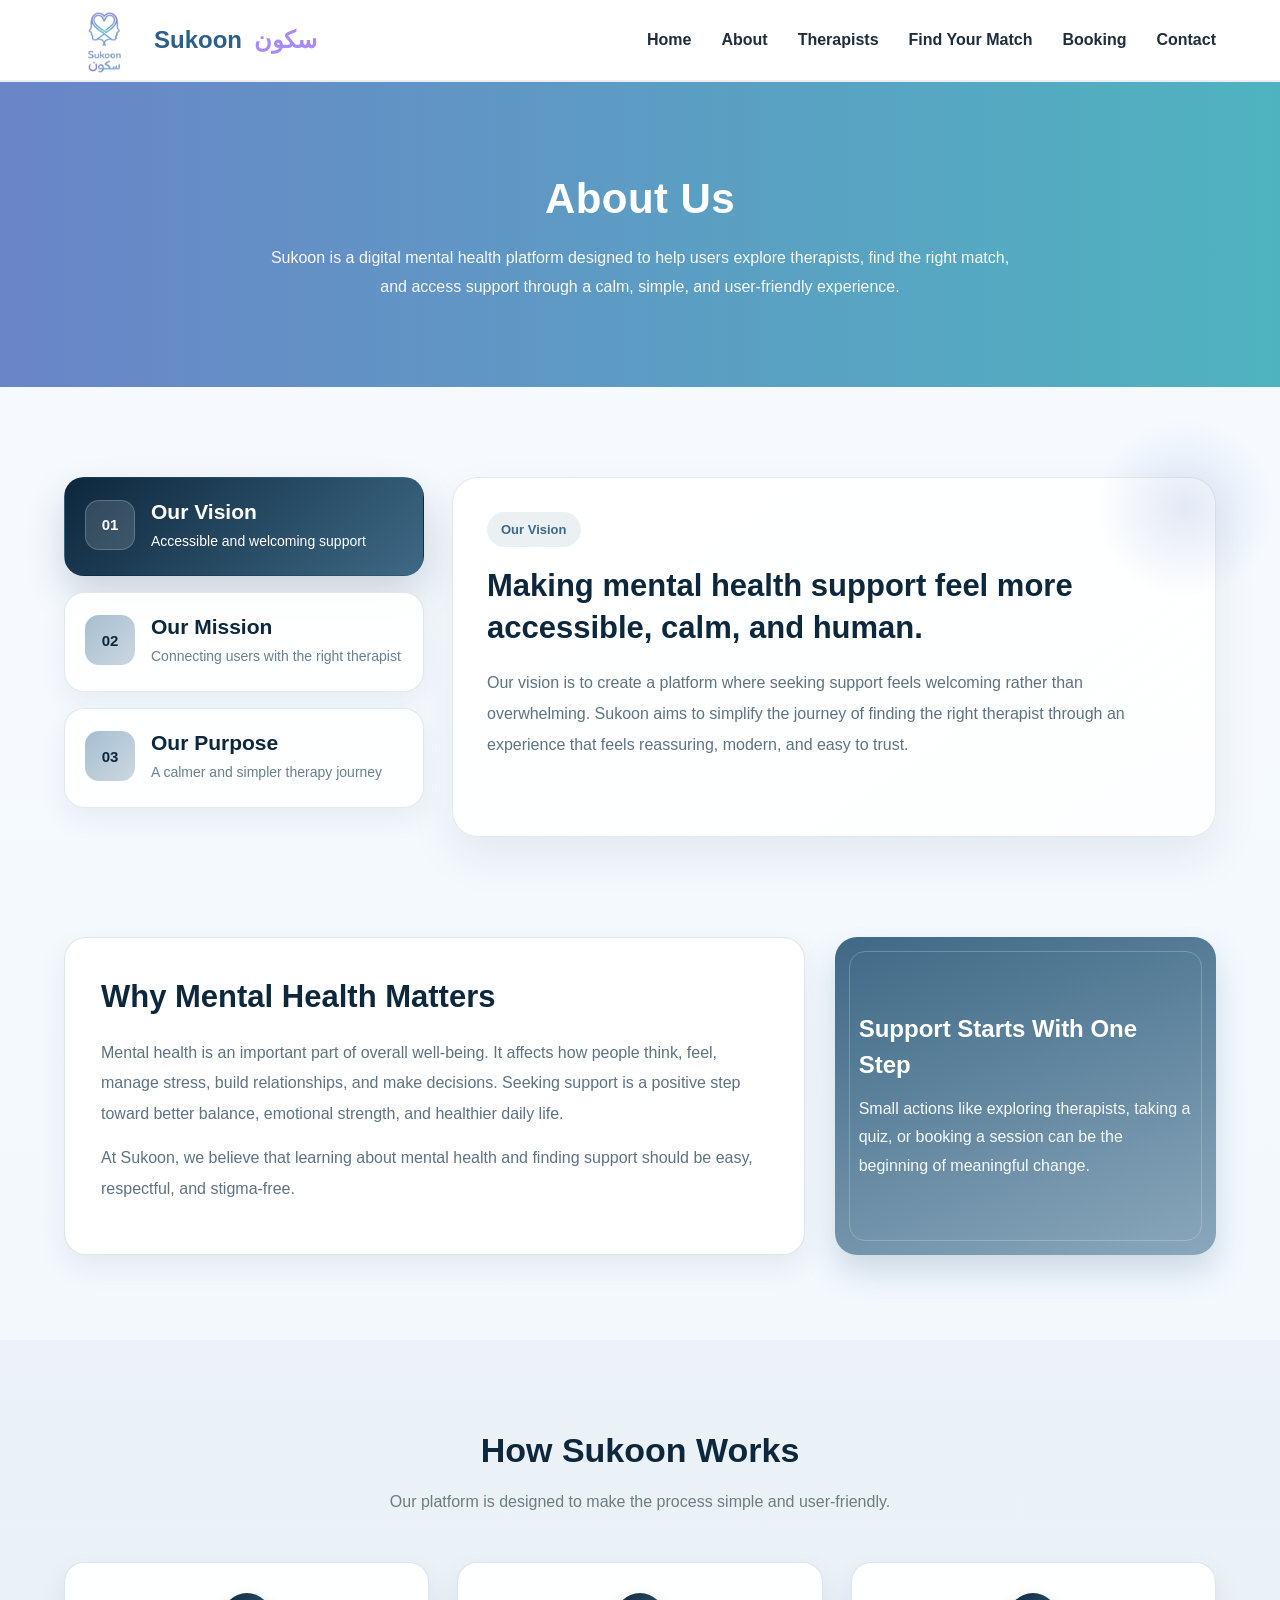
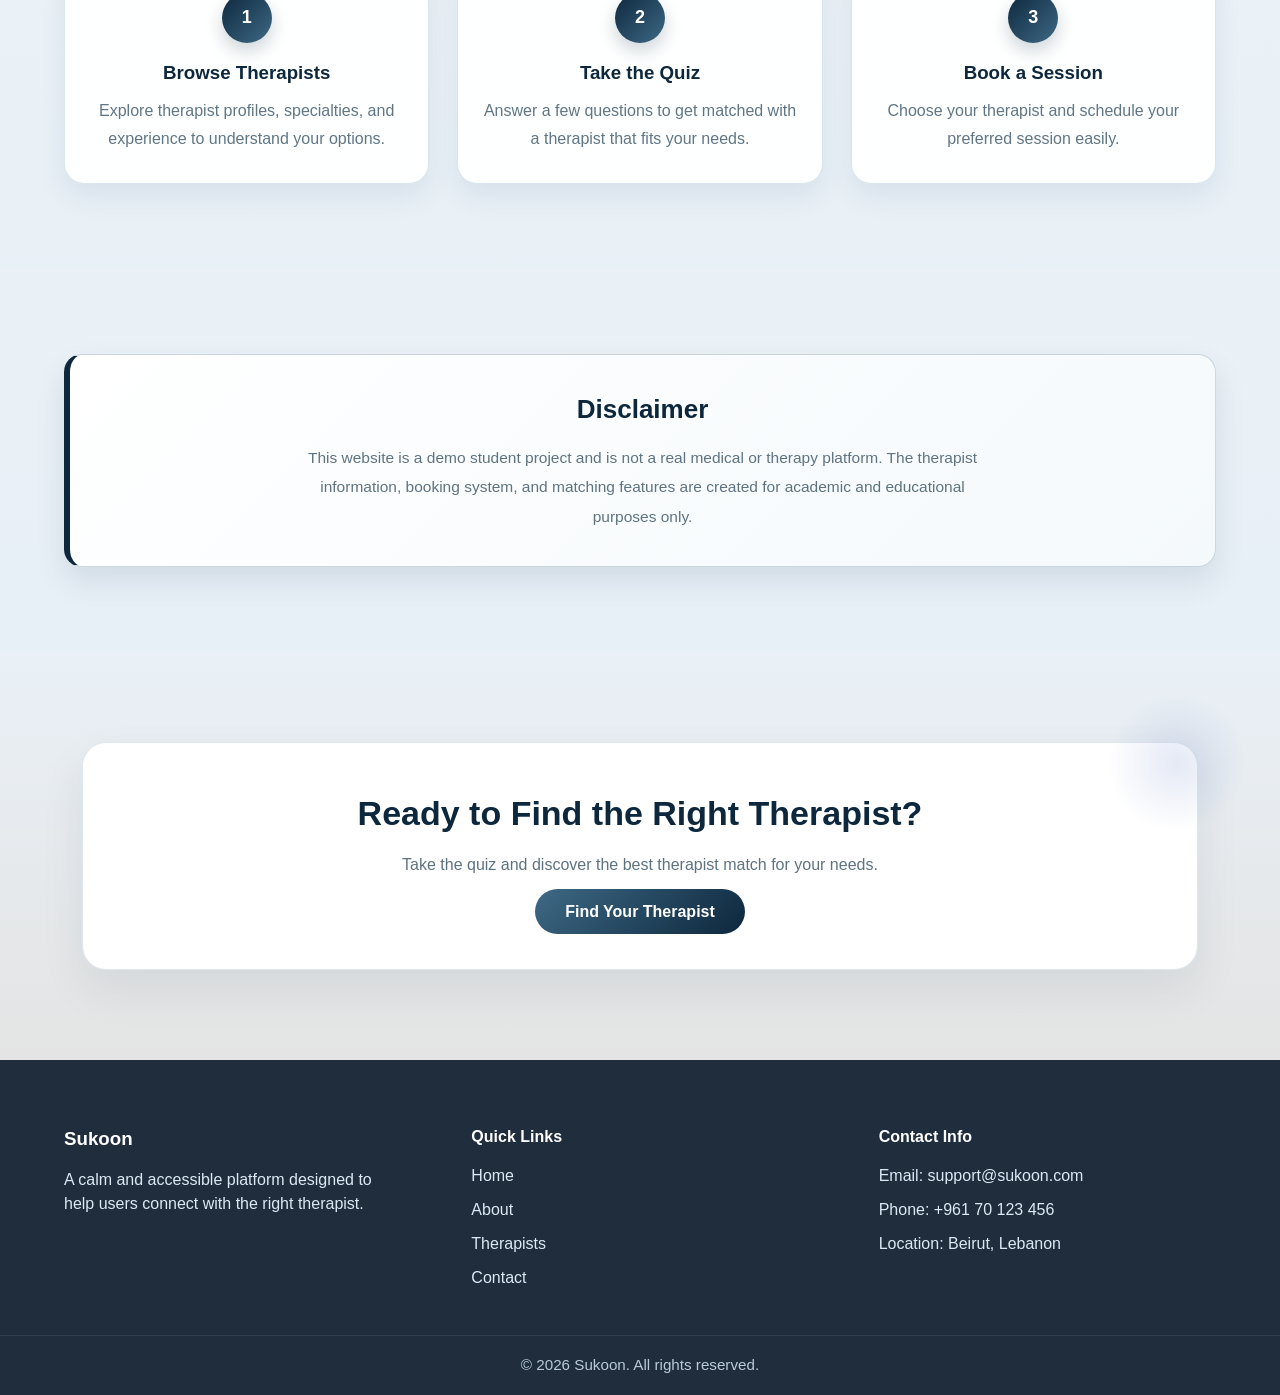
==== aboutus.html @ 4c552d91 "about us" ====
<!DOCTYPE html>
<html lang="en">
<head>
    <meta charset="UTF-8">
    <meta name="viewport" content="width=device-width, initial-scale=1.0">
    <title>About Us Sukoon</title>
    <link rel="stylesheet" href="css_folder/aboutus.css">
    <link rel="stylesheet" href="css_folder/style.css">
    <script src="javascript_folder/main.js" defer></script>
</head>
<body>

<header class="navbar">
    <div class="container nav-container">

        <div class="logo">
            <img src="images/logo.png" alt="Sukoon Logo" class="logo-img">
            <span class="logo-text">Sukoon <span class="arabic">سكون</span></span>
        </div>

        <nav class="nav-links" id="navLinks">
            <a href="index.html">Home</a>
            <a href="aboutus.html">About</a>
            <a href="">Therapists</a>
            <a href="">Find Your Match</a>
            <a href="">Booking</a>
            <a href="">Contact</a>
        </nav>

        <button class="menu-toggle" id="menuToggle">
            <img src="images/hamburger_icon.png" alt="Click here">
        </button>

    </div>
</header>

<section class="page-banner">
    <div class="container">
        <h1>About Us</h1>
        <p>
            Sukoon is a digital mental health platform designed to help users explore therapists,
            find the right match, and access support through a calm, simple, and user-friendly experience.
        </p>
    </div>
</section>

<section class="about-section">
    <div class="container">
        <div class="about-showcase">

            <div class="about-tabs">
                <button type="button" class="about-tab active" data-target="vision">
                    <span class="tab-number">01</span>
                    <div class="tab-text">
                        <h3>Our Vision</h3>
                        <p>Accessible and welcoming support</p>
                    </div>
                </button>

                <button type="button" class="about-tab" data-target="mission">
                    <span class="tab-number">02</span>
                    <div class="tab-text">
                        <h3>Our Mission</h3>
                        <p>Connecting users with the right therapist</p>
                    </div>
                </button>

                <button type="button" class="about-tab" data-target="purpose">
                    <span class="tab-number">03</span>
                    <div class="tab-text">
                        <h3>Our Purpose</h3>
                        <p>A calmer and simpler therapy journey</p>
                    </div>
                </button>
            </div>

            <div class="about-panels">
                <div class="about-panel active" id="vision">
                    <span class="panel-badge">Our Vision</span>
                    <h3>Making mental health support feel more accessible, calm, and human.</h3>
                    <p>
                        Our vision is to create a platform where seeking support feels welcoming
                        rather than overwhelming. Sukoon aims to simplify the journey of finding
                        the right therapist through an experience that feels reassuring, modern,
                        and easy to trust.
                    </p>
                </div>

                <div class="about-panel" id="mission">
                    <span class="panel-badge">Our Mission</span>
                    <h3>Helping users connect with therapists in a clear and supportive way.</h3>
                    <p>
                        Our mission is to guide users toward therapists who match their needs,
                        preferences, and comfort level. We want every step, from exploration to
                        booking, to feel simple, personalized, and supportive.
                    </p>
                </div>

                <div class="about-panel" id="purpose">
                    <span class="panel-badge">Our Purpose</span>
                    <h3>Designing a platform built around comfort, simplicity, and trust.</h3>
                    <p>
                        Sukoon was created to help users explore therapist profiles, take a matching
                        quiz, and book sessions with more confidence. The purpose of the platform is
                        to make the process feel calmer, softer, and more approachable.
                    </p>
                </div>
            </div>

        </div>
    </div>
</section>

<section class="mental-health">
    <div class="container">
        <div class="mental-content">

            <div class="mental-text">
                <h2>Why Mental Health Matters</h2>
                <p>
                    Mental health is an important part of overall well-being. It affects how people
                    think, feel, manage stress, build relationships, and make decisions. Seeking
                    support is a positive step toward better balance, emotional strength, and
                    healthier daily life.
                </p>
                <p>
                    At Sukoon, we believe that learning about mental health and finding support
                    should be easy, respectful, and stigma-free.
                </p>
            </div>

            <div class="mental-box">
                <h3>Support Starts With One Step</h3>
                <p>
                    Small actions like exploring therapists, taking a quiz, or booking a session
                    can be the beginning of meaningful change.
                </p>
            </div>

        </div>
    </div>
</section>

<section class="steps-section">
    <div class="container">
        <div class="section-heading">
            <h2>How Sukoon Works</h2>
            <p>Our platform is designed to make the process simple and user-friendly.</p>
        </div>

        <div class="steps-grid">
            <div class="step-card">
                <div class="step-number">1</div>
                <h3>Browse Therapists</h3>
                <p>Explore therapist profiles, specialties, and experience to understand your options.</p>
            </div>

            <div class="step-card">
                <div class="step-number">2</div>
                <h3>Take the Quiz</h3>
                <p>Answer a few questions to get matched with a therapist that fits your needs.</p>
            </div>

            <div class="step-card">
                <div class="step-number">3</div>
                <h3>Book a Session</h3>
                <p>Choose your therapist and schedule your preferred session easily.</p>
            </div>
        </div>
    </div>
</section>

<section class="disclaimer-section">
    <div class="container">
        <div class="disclaimer-box">
            <h2>Disclaimer</h2>
            <p>
                This website is a demo student project and is not a real medical or therapy platform.
                The therapist information, booking system, and matching features are created for
                academic and educational purposes only.
            </p>
        </div>
    </div>
</section>

<section class="cta-section">
    <div class="container cta-content">
        <h2>Ready to Find the Right Therapist?</h2>
        <p>Take the quiz and discover the best therapist match for your needs.</p>
        <a href="quiz.html" class="btn">Find Your Therapist</a>
    </div>
</section>

<footer class="footer">
    <div class="container footer-grid">
        <div class="footer-col">
            <h3>Sukoon</h3>
            <p>
                A calm and accessible platform designed to help users connect with the
                right therapist.
            </p>
        </div>

        <div class="footer-col">
            <h4>Quick Links</h4>
            <a href="index.html">Home</a>
            <a href="aboutus.html">About</a>
            <a href="">Therapists</a>
            <a href="">Contact</a>
        </div>

        <div class="footer-col">
            <h4>Contact Info</h4>
            <p>Email: support@sukoon.com</p>
            <p>Phone: +961 70 123 456</p>
            <p>Location: Beirut, Lebanon</p>
        </div>
    </div>

    <div class="footer-bottom">
        <p>&copy; 2026 Sukoon. All rights reserved.</p>
    </div>
</footer>

<script src="javascript_folder/aboutus.js"></script>
</body>
</html>
---- css_folder/aboutus.css ----
body {
    background: linear-gradient(180deg, #f7fbff 0%, #eef5fb 100%);
    color: #2E3A3F;
}

.container {
    position: relative;
    z-index: 2;
}

section {
    position: relative;
    overflow: hidden;
}

/* PAGE BANNER - old style kept */
.page-banner {
    background: linear-gradient(90deg, #6A85C8, #4FB3BF);
    color: white;
    text-align: center;
    padding: 85px 20px;
}

.page-banner h1 {
    font-size: 42px;
    margin-bottom: 14px;
    letter-spacing: 0.4px;
}

.page-banner p {
    margin: 0 auto;
    color: #F8FAFB;
    font-size: 16px;
    line-height: 1.8;
    max-width: 760px;
}

/* ABOUT SECTION */
.about-section {
    padding: 90px 0;
}

.about-showcase {
    display: grid;
    grid-template-columns: 360px 1fr;
    gap: 28px;
    align-items: stretch;
}

.about-tabs {
    display: flex;
    flex-direction: column;
    gap: 16px;
}

.about-tab {
    width: 100%;
    text-align: left;
    display: flex;
    gap: 16px;
    align-items: flex-start;
    padding: 22px 20px;
    border-radius: 20px;
    border: 1px solid rgba(62, 105, 133, 0.15);
    background: rgba(255, 255, 255, 0.9);
    box-shadow: 0 12px 28px rgba(13, 39, 61, 0.06);
    cursor: pointer;
    transition: all 0.35s ease;
}

.about-tab:hover {
    transform: translateY(-4px);
    border-color: rgba(62, 105, 133, 0.3);
    box-shadow: 0 18px 32px rgba(13, 39, 61, 0.1);
}

.about-tab.active {
    background: linear-gradient(135deg, #0D273D 0%, #3E6985 100%);
    border-color: transparent;
    box-shadow: 0 18px 38px rgba(13, 39, 61, 0.18);
}

.tab-number {
    min-width: 50px;
    height: 50px;
    border-radius: 14px;
    display: flex;
    align-items: center;
    justify-content: center;
    font-weight: 700;
    font-size: 15px;
    background: linear-gradient(135deg, #A6BED1, #CDD7DF);
    color: #0D273D;
    transition: all 0.35s ease;
}

.about-tab.active .tab-number {
    background: rgba(255, 255, 255, 0.14);
    color: white;
    border: 1px solid rgba(255, 255, 255, 0.2);
}

.tab-text h3 {
    font-size: 21px;
    margin-bottom: 6px;
    color: #0D273D;
    transition: color 0.35s ease;
}

.tab-text p {
    font-size: 14px;
    line-height: 1.7;
    color: #68808F;
    transition: color 0.35s ease;
}

.about-tab.active .tab-text h3,
.about-tab.active .tab-text p {
    color: white;
}

.about-panels {
    border-radius: 26px;
    background: linear-gradient(145deg, rgba(255,255,255,0.95), rgba(255,255,255,0.82));
    border: 1px solid rgba(166, 190, 209, 0.32);
    box-shadow: 0 20px 45px rgba(13, 39, 61, 0.08);
    padding: 34px;
    min-height: 360px;
    position: relative;
}

.about-panels::before {
    content: "";
    position: absolute;
    top: -60px;
    right: -60px;
    width: 180px;
    height: 180px;
    background: radial-gradient(circle, rgba(106, 133, 200, 0.18), transparent 70%);
    pointer-events: none;
}

.about-panel {
    display: none;
    animation: fadeSlide 0.45s ease;
    position: relative;
    z-index: 2;
}

.about-panel.active {
    display: block;
}

.panel-badge {
    display: inline-block;
    padding: 8px 14px;
    border-radius: 999px;
    background: rgba(62, 105, 133, 0.1);
    color: #3E6985;
    font-size: 13px;
    font-weight: 700;
    margin-bottom: 18px;
}

.about-panel h3 {
    font-size: 31px;
    line-height: 1.35;
    margin-bottom: 18px;
    color: #0D273D;
    max-width: 680px;
}

.about-panel p {
    font-size: 16px;
    line-height: 1.95;
    color: #5E7381;
    max-width: 700px;
}

@keyframes fadeSlide {
    from {
        opacity: 0;
        transform: translateY(16px);
    }
    to {
        opacity: 1;
        transform: translateY(0);
    }
}


.mental-health {
    padding: 10px 0 85px;
}

.mental-content {
    display: flex;
    gap: 30px;
    align-items: stretch;
}

.mental-text {
    flex: 2;
    background: #ffffff;
    padding: 36px;
    border-radius: 22px;
    border: 1px solid rgba(138, 167, 188, 0.28);
    box-shadow: 0 12px 30px rgba(13, 39, 61, 0.07);
}

.mental-text h2 {
    margin-bottom: 18px;
    color: #0D273D;
    font-size: 31px;
}

.mental-text p {
    color: #5E7381;
    line-height: 1.9;
    margin-bottom: 14px;
}

.mental-box {
    flex: 1;
    background: linear-gradient(160deg, #3E6985, #8AA7BC);
    color: white;
    padding: 30px 24px;
    border-radius: 22px;
    box-shadow: 0 16px 32px rgba(62, 105, 133, 0.22);
    display: flex;
    flex-direction: column;
    justify-content: center;
    position: relative;
    overflow: hidden;
}

.mental-box::before {
    content: "";
    position: absolute;
    inset: 14px;
    border: 1px solid rgba(255, 255, 255, 0.22);
    border-radius: 16px;
}

.mental-box h3,
.mental-box p {
    position: relative;
    z-index: 2;
}

.mental-box h3 {
    margin-bottom: 12px;
    font-size: 24px;
    color: white;
}

.mental-box p {
    line-height: 1.8;
    color: #F5FBFF;
}


.steps-section {
    background: linear-gradient(180deg, rgba(205, 215, 223, 0.2), rgba(166, 190, 209, 0.12));
    padding: 85px 0;
}

.section-heading {
    text-align: center;
    margin-bottom: 45px;
}

.section-heading h2 {
    color: #0D273D;
    margin-bottom: 12px;
    font-size: 34px;
}

.section-heading p {
    color: #6B7C85;
    max-width: 700px;
    margin: 0 auto;
    line-height: 1.8;
}

.steps-grid {
    display: grid;
    grid-template-columns: repeat(3, 1fr);
    gap: 28px;
}

.step-card {
    background: rgba(255, 255, 255, 0.95);
    padding: 30px 24px;
    border-radius: 20px;
    text-align: center;
    border: 1px solid rgba(166, 190, 209, 0.4);
    box-shadow: 0 12px 28px rgba(13, 39, 61, 0.08);
    transition: transform 0.35s ease, box-shadow 0.35s ease;
}

.step-card:hover {
    transform: translateY(-10px);
    box-shadow: 0 20px 38px rgba(13, 39, 61, 0.13);
}

.step-card h3 {
    color: #0D273D;
    margin-bottom: 10px;
}

.step-card p {
    color: #607684;
    line-height: 1.75;
}

.step-number {
    background: linear-gradient(135deg, #0D273D, #3E6985);
    color: white;
    width: 50px;
    height: 50px;
    margin: 0 auto 16px;
    border-radius: 50%;
    display: flex;
    justify-content: center;
    align-items: center;
    font-weight: bold;
    font-size: 18px;
    box-shadow: 0 8px 18px rgba(13, 39, 61, 0.2);
}

.disclaimer-section {
    padding: 85px 0;
    background: linear-gradient(180deg, rgba(205, 215, 223, 0.2), rgba(166, 190, 209, 0.12));
}

.disclaimer-box {
    background: linear-gradient(135deg, #ffffff, #f4f9fc);
    padding: 35px 32px;
    border-radius: 18px;
    text-align: center;

  
    border-left: 6px solid #0D273D;

   
    border-top: 1.5px solid rgba(62, 105, 133, 0.25);
    border-right: 1.5px solid rgba(62, 105, 133, 0.25);
    border-bottom: 1.5px solid rgba(62, 105, 133, 0.25);

    box-shadow: 0 14px 30px rgba(13, 39, 61, 0.1);

    max-width: 1300px;
    margin: auto;

    transition: all 0.3s ease;
}


.disclaimer-box:hover {
    transform: translateY(-5px);
    box-shadow: 0 22px 40px rgba(13, 39, 61, 0.18);
    border-left: 6px solid #3E6985;
}


.disclaimer-box h2 {
    color: #0D273D;
    margin-bottom: 14px;
    font-size: 26px;
    font-weight: 700;
}


.disclaimer-box p {
    color: #5E7381;
    line-height: 1.9;
    max-width: 700px;
    margin: 0 auto;
    font-size: 15.5px;
}


.cta-section {
    background:linear-gradient(180deg, rgba(205, 215, 223, 0.2), rgb(228, 228, 228));
    padding: 90px 20px;
    text-align: center;
}

.cta-content {
    max-width: 1500px;
    margin: auto;
    background: white;
    padding: 45px 40px;
    border-radius: 24px;
    border: 1px solid rgba(166, 190, 209, 0.35);
    box-shadow: 0 20px 45px rgba(13, 39, 61, 0.08);
    position: relative;
}

.cta-content::before {
    content: "";
    position: absolute;
    top: -50px;
    right: -50px;
    width: 140px;
    height: 140px;
    background: radial-gradient(circle, rgba(106, 133, 200, 0.18), transparent 70%);
}

.cta-section h2 {
    color: #0D273D;
    font-size: 34px;
    margin-bottom: 12px;
}

.cta-section p {
    color: #5E7381;
    line-height: 1.8;
    margin-bottom: 20px;
}

.btn {
    padding: 14px 30px;
    background: linear-gradient(135deg, #3E6985, #0D273D);
    color: white;
    border-radius: 999px;
    text-decoration: none;
    font-weight: bold;
    transition: 0.3s;
}

.btn:hover {
    transform: translateY(-3px);
    box-shadow: 0 10px 20px rgba(13, 39, 61, 0.2);
}
@media (max-width: 1000px) {
    .about-showcase {
        grid-template-columns: 1fr;
    }
}

@media (max-width: 900px) {
    .steps-grid {
        grid-template-columns: 1fr;
    }

    .mental-content {
        flex-direction: column;
    }

    .page-banner h1 {
        font-size: 34px;
    }

    .page-banner p {
        font-size: 15px;
    }

    .section-heading h2,
    .cta-section h2,
    .mental-text h2,
    .about-panel h3 {
        font-size: 28px;
    }

    .about-panels {
        padding: 26px;
        min-height: auto;
    }
}
---- css_folder/style.css ----
:root {
    --primary-blue: #4a90e2;
    --soft-blue: #7fb3d5;
    --deep-blue: #2c5f8a;
    --lavender: #a78bfa;
    --teal: #5ec6b3;

    --bg-main: #f4f9fc;
    --bg-section: #eaf4fb;
    --bg-soft: #dfeef8;
    --card-bg: #ffffff;

    --text-dark: #1f2d3d;
    --text-medium: #5a6b7b;
    --border-light: #e5eaf0;
    --white: #ffffff;

    --gradient-primary: linear-gradient(135deg, #4a90e2, #a78bfa);
    --gradient-soft: linear-gradient(135deg, #eef7fc, #dceef9);

    --radius-lg: 24px;
    --radius-md: 18px;
    --radius-sm: 12px;
    --transition: 0.3s ease;
}

* {
    margin: 0;
    padding: 0;
    box-sizing: border-box;
}

body {
    font-family: Arial, Helvetica, sans-serif;
    background-color: var(--bg-main);
    color: var(--text-dark);
    line-height: 1.5;
}

a {
    text-decoration: none;
}

img {
    max-width: 100%;
    display: block;
}

.container {
    width: 90%;
    margin: 0 auto;
}

.section-padding {
    padding: 90px 0;
}

.navbar {
    position: sticky;
    top: 0;
    z-index: 1000;
    background: rgba(255, 255, 255, 0.92);
    border-bottom: 2px solid rgba(229, 234, 240, 0.8);
}

.nav-container {
    display: flex;
    align-items: center;
    justify-content: space-between;
    min-height: 80px;
}

.logo a {
    font-weight: 800;
    color: var(--deep-blue);
}

.nav-links {
    display: flex;
    align-items: center;
    gap: 30px;
}

.nav-links a {
    color: var(--text-dark);
    font-weight: 600;
    transition: var(--transition);
}

.nav-links a:hover {
    color: var(--primary-blue);
}

.nav-actions {
    display: flex;
    align-items: center;
    gap: 15px;
}

.menu-toggle {
    display: none;
    border: none;
    background: none;
    color: var(--deep-blue);
    cursor: pointer;
}


.footer {
    background: var(--text-dark);
    color: #dce9f5;
    padding-top: 65px;
}

.footer-grid {
    display: grid;
    grid-template-columns: 1fr 1fr 1fr;
    gap: 70px;
    padding-bottom: 35px;
}

.footer-col h3,
.footer-col h4 {
    color: var(--white);
    margin-bottom: 15px;
}

.footer-col p,
.footer-col a {
    color: #dce9f5;
    margin-bottom: 10px;
    display: block;
}

.footer-col a:hover {
    color: var(--lavender);
}

.footer-bottom {
    border-top: 1px solid rgba(255, 255, 255, 0.08);
    text-align: center;
    padding: 18px 0;
    font-size: 0.95rem;
    color: #b9cad8;
}

@media (max-width: 768px) {
    .menu-toggle {
        display: block;
        width: 50px;
    }

    .nav-links {
        position: absolute;
        top: 80px;
        right: 5%;
        width: 220px;
        background: var(--white);
        flex-direction: column;
        align-items: flex-start;
        padding: 20px;
        border-radius: 18px;
        opacity: 0;
        pointer-events: none;
        transform: translateY(-10px);
    }

    .nav-links.active {
        opacity: 1;
        pointer-events: auto;
        transform: translateY(0);
    }

    .nav-actions .btn {
        display: none;
    }
      .footer-grid {
    grid-template-columns: 1fr;
    gap: 30px;
  }

  .footer {
    padding-top: 50px;
  }

  .footer-col p,
  .footer-col a {
    word-break: break-word;
  }
}

.logo {
    display: flex;
    align-items: center;
    gap: 10px;
}

.logo-img {
    width: 80px;
    height: auto;
}

.logo-text {
    font-size: 1.5rem;
    font-weight: 800;
    color: var(--deep-blue);
}

.arabic {
    font-weight: 700;
    color: var(--lavender);
    margin-left: 5px;
}
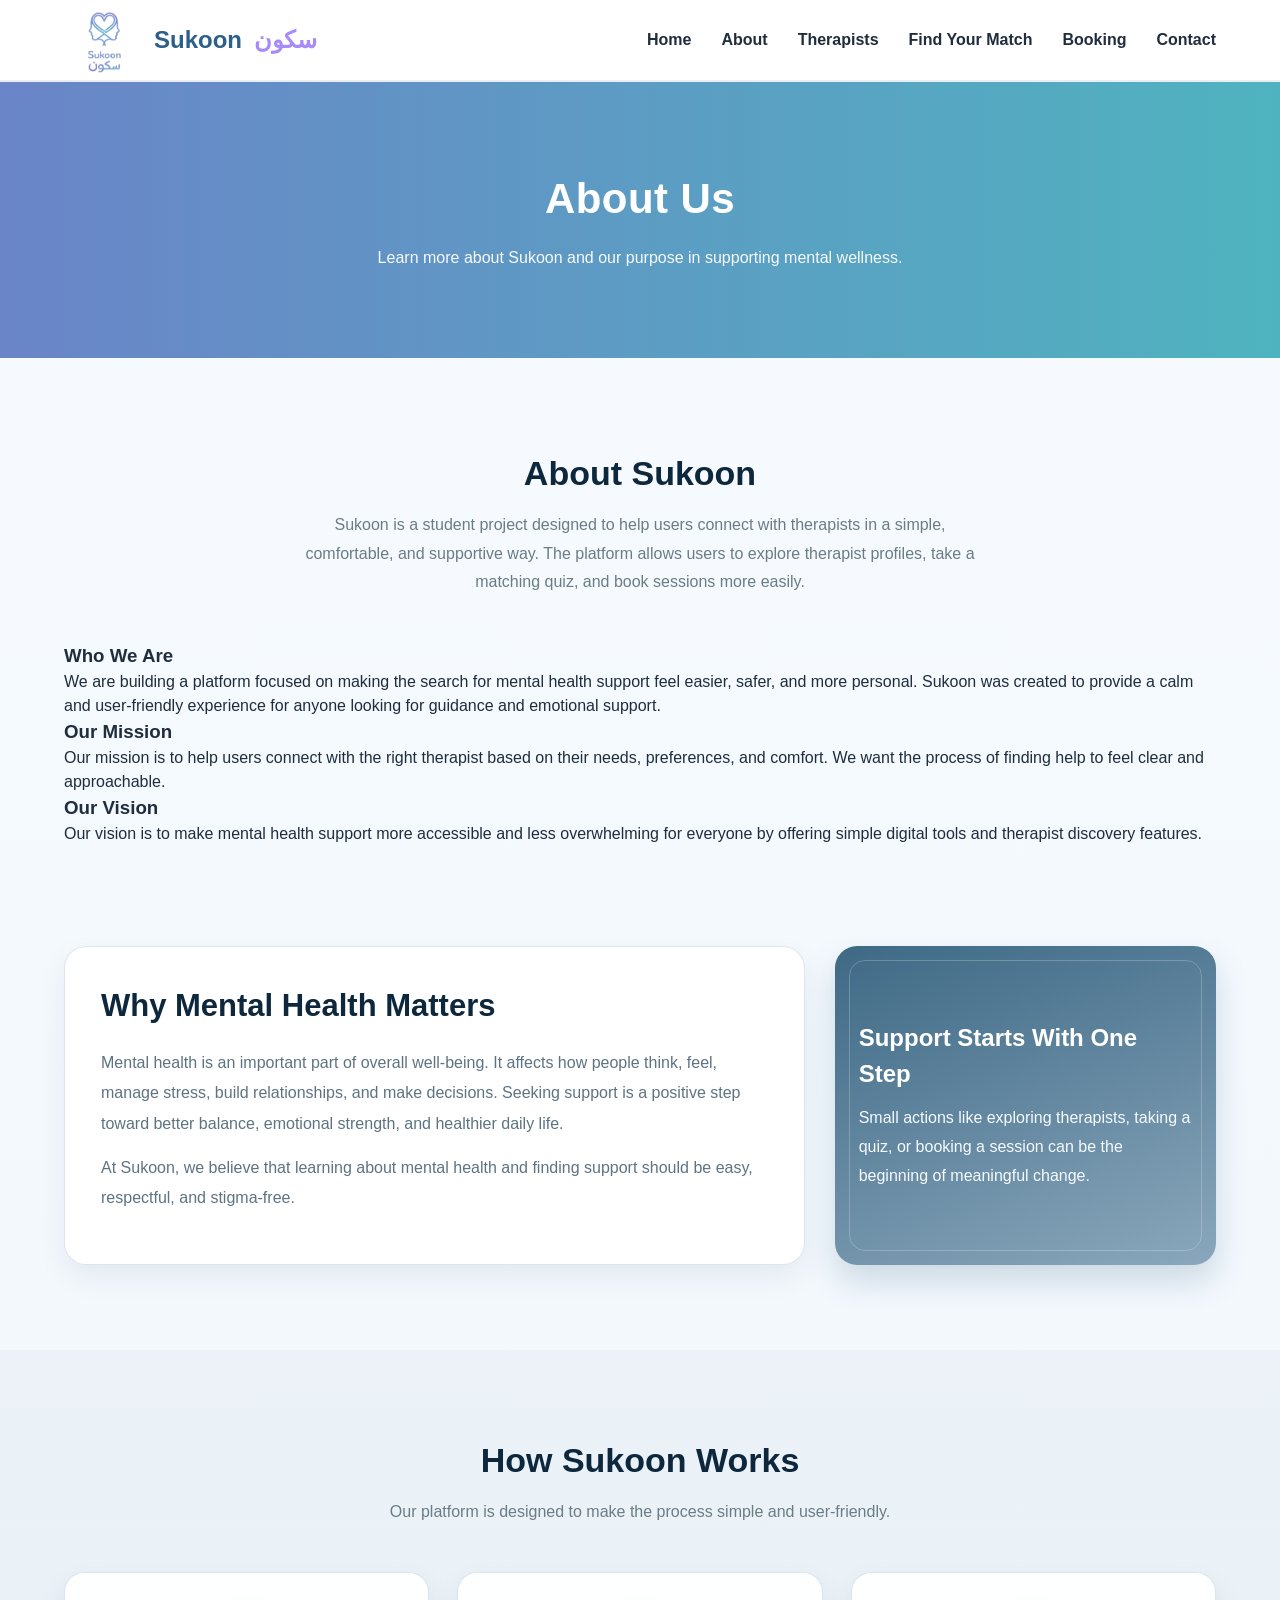
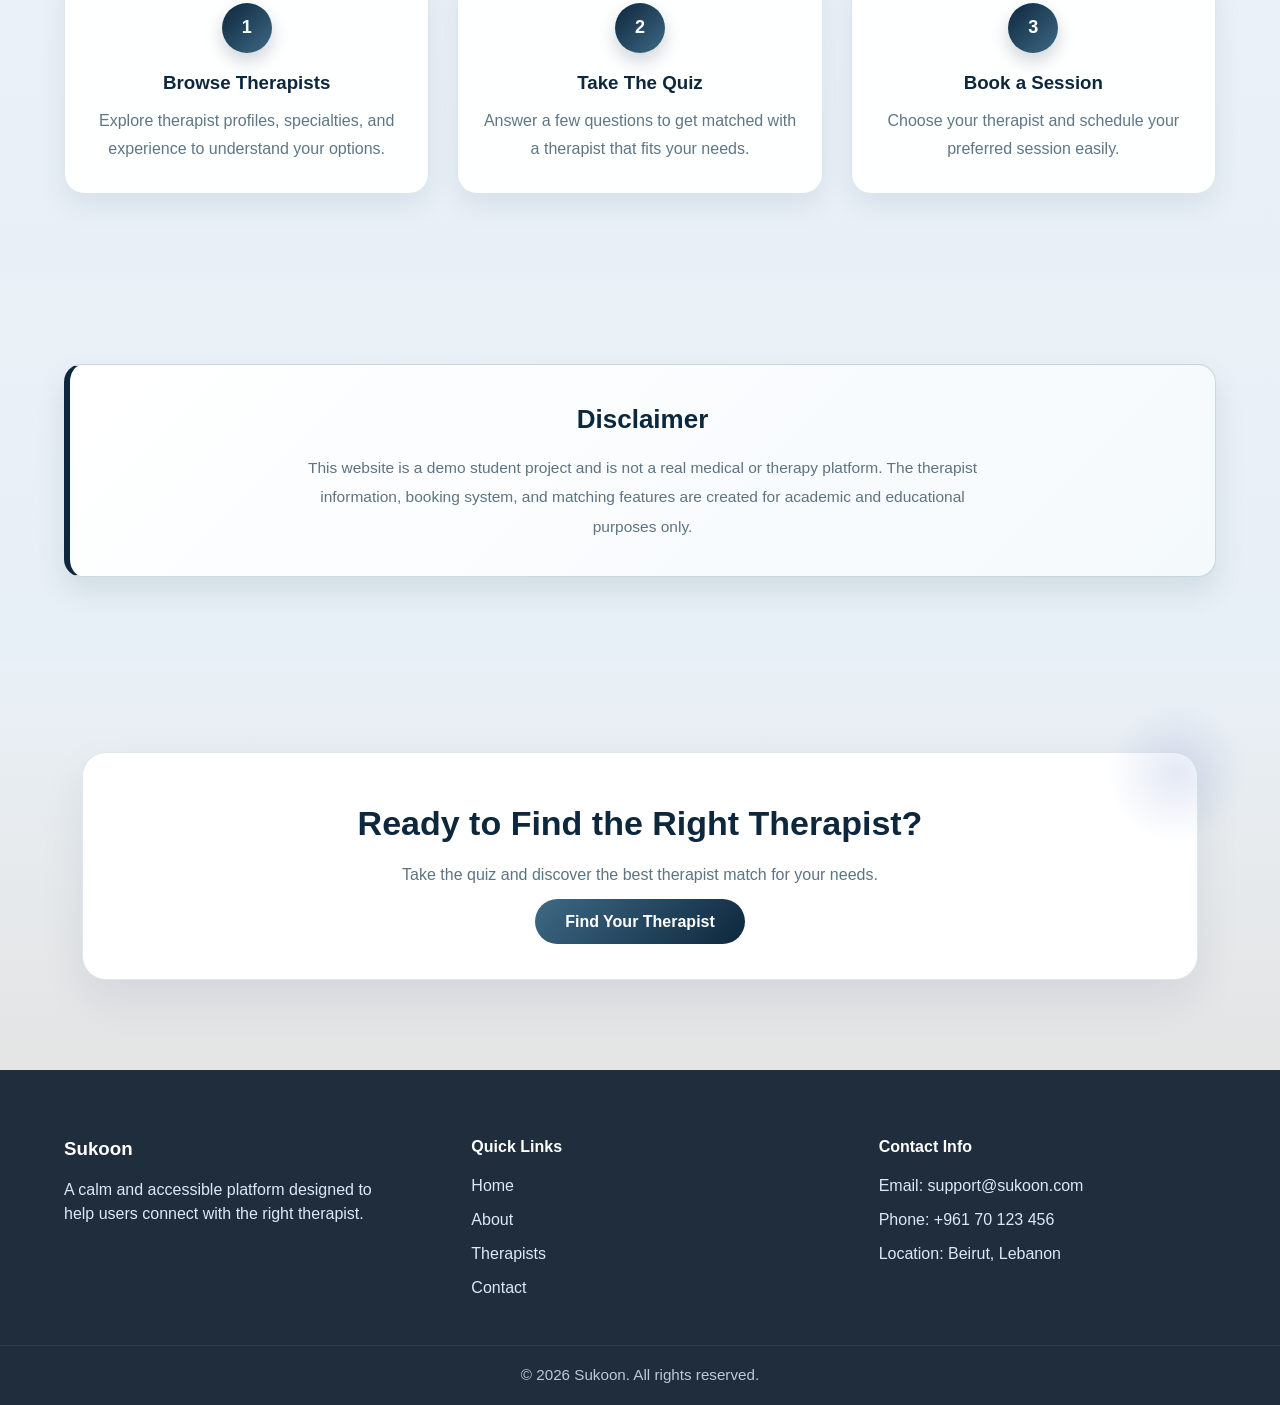
==== commit 6bad78f7: "updated" ====
--- a/aboutus.html
+++ b/aboutus.html
@@ -4,168 +4,131 @@
     <meta charset="UTF-8">
     <meta name="viewport" content="width=device-width, initial-scale=1.0">
     <title>About Us Sukoon</title>
-    <link rel="stylesheet" href="css_folder/aboutus.css">
-    <link rel="stylesheet" href="css_folder/style.css">
-    <script src="javascript_folder/main.js" defer></script>
+   <link rel="stylesheet" href="css_folder/aboutus.css">
+  <link rel="stylesheet" href="css_folder/style.css">
 </head>
 <body>
-
-<header class="navbar">
+     <header class="navbar">
     <div class="container nav-container">
 
-        <div class="logo">
-            <img src="images/logo.png" alt="Sukoon Logo" class="logo-img">
-            <span class="logo-text">Sukoon <span class="arabic">سكون</span></span>
-        </div>
 
-        <nav class="nav-links" id="navLinks">
-            <a href="index.html">Home</a>
-            <a href="aboutus.html">About</a>
-            <a href="">Therapists</a>
-            <a href="">Find Your Match</a>
-            <a href="">Booking</a>
-            <a href="">Contact</a>
-        </nav>
+      <div class="logo">
+        <img src="images/logo.png" alt="Sukoon Logo" class="logo-img">
+        <span class="logo-text">Sukoon <span class="arabic">سكون</span></span>
+      </div>
 
-        <button class="menu-toggle" id="menuToggle">
-            <img src="images/hamburger_icon.png" alt="Click here">
-        </button>
+
+      <nav class="nav-links" id="navLinks">
+        <a href="index.html">Home</a>
+        <a href="aboutus.html">About</a>
+        <a href="therapists.html">Therapists</a>
+        <a href="">Find Your Match</a>
+        <a href="">Booking</a>
+        <a href="">Contact</a>
+      </nav>
+
+      <button class="menu-toggle" id="menuToggle">
+        <img src="images/hamburger_icon.png" alt="Click here">
+      </button>
 
     </div>
-</header>
+  </header>
 
-<section class="page-banner">
+    <section class="page-banner">
+        <div class="container">
+            <h1>About Us</h1>
+            <p>Learn more about Sukoon and our purpose in supporting mental wellness.</p>
+        </div>
+    </section>
+
+ <section class="about-section">
     <div class="container">
-        <h1>About Us</h1>
-        <p>
-            Sukoon is a digital mental health platform designed to help users explore therapists,
-            find the right match, and access support through a calm, simple, and user-friendly experience.
+    <div class="section-heading">
+        <h2>About Sukoon</h2>
+        <p> Sukoon is a student project designed to help users connect with therapists in a simple,
+          comfortable, and supportive way. The platform allows users to explore therapist profiles,
+          take a matching quiz, and book sessions more easily. 
+        </p>
+   </div>
+
+   <div class="about-grid">
+    <div class="about-card">
+        <h3>Who We Are</h3>
+        <p>  We are building a platform focused on making the search for mental health support feel
+            easier, safer, and more personal. Sukoon was created to provide a calm and user-friendly
+            experience for anyone looking for guidance and emotional support.
         </p>
     </div>
-</section>
 
-<section class="about-section">
-    <div class="container">
-        <div class="about-showcase">
-
-            <div class="about-tabs">
-                <button type="button" class="about-tab active" data-target="vision">
-                    <span class="tab-number">01</span>
-                    <div class="tab-text">
-                        <h3>Our Vision</h3>
-                        <p>Accessible and welcoming support</p>
-                    </div>
-                </button>
-
-                <button type="button" class="about-tab" data-target="mission">
-                    <span class="tab-number">02</span>
-                    <div class="tab-text">
-                        <h3>Our Mission</h3>
-                        <p>Connecting users with the right therapist</p>
-                    </div>
-                </button>
-
-                <button type="button" class="about-tab" data-target="purpose">
-                    <span class="tab-number">03</span>
-                    <div class="tab-text">
-                        <h3>Our Purpose</h3>
-                        <p>A calmer and simpler therapy journey</p>
-                    </div>
-                </button>
-            </div>
-
-            <div class="about-panels">
-                <div class="about-panel active" id="vision">
-                    <span class="panel-badge">Our Vision</span>
-                    <h3>Making mental health support feel more accessible, calm, and human.</h3>
-                    <p>
-                        Our vision is to create a platform where seeking support feels welcoming
-                        rather than overwhelming. Sukoon aims to simplify the journey of finding
-                        the right therapist through an experience that feels reassuring, modern,
-                        and easy to trust.
-                    </p>
-                </div>
-
-                <div class="about-panel" id="mission">
-                    <span class="panel-badge">Our Mission</span>
-                    <h3>Helping users connect with therapists in a clear and supportive way.</h3>
-                    <p>
-                        Our mission is to guide users toward therapists who match their needs,
-                        preferences, and comfort level. We want every step, from exploration to
-                        booking, to feel simple, personalized, and supportive.
-                    </p>
-                </div>
-
-                <div class="about-panel" id="purpose">
-                    <span class="panel-badge">Our Purpose</span>
-                    <h3>Designing a platform built around comfort, simplicity, and trust.</h3>
-                    <p>
-                        Sukoon was created to help users explore therapist profiles, take a matching
-                        quiz, and book sessions with more confidence. The purpose of the platform is
-                        to make the process feel calmer, softer, and more approachable.
-                    </p>
-                </div>
-            </div>
-
-        </div>
+    <div class="about-card">
+        <h3>Our Mission</h3>
+        <p> Our mission is to help users connect with the right therapist based on their needs,
+            preferences, and comfort. We want the process of finding help to feel clear and
+            approachable.
+        </p>
     </div>
-</section>
-
-<section class="mental-health">
-    <div class="container">
+<div class="about-card">
+    <h3>Our Vision</h3>
+    <p> Our vision is to make mental health support more accessible and less overwhelming for
+            everyone by offering simple digital tools and therapist discovery features.
+        </p>
+   </div>
+   </div>
+    </div>
+ </section>
+ <section class="mental-health">
+     <div class="container">
         <div class="mental-content">
 
             <div class="mental-text">
                 <h2>Why Mental Health Matters</h2>
-                <p>
-                    Mental health is an important part of overall well-being. It affects how people
-                    think, feel, manage stress, build relationships, and make decisions. Seeking
-                    support is a positive step toward better balance, emotional strength, and
-                    healthier daily life.
-                </p>
-                <p>
-                    At Sukoon, we believe that learning about mental health and finding support
-                    should be easy, respectful, and stigma-free.
-                </p>
+                <p> Mental health is an important part of overall well-being. It affects how people think,
+            feel, manage stress, build relationships, and make decisions. Seeking support is a
+            positive step toward better balance, emotional strength, and healthier daily life. 
+        </p>
+        <p>At Sukoon, we believe that learning about mental health and finding support should be
+            easy, respectful, and stigma-free.
+        </p>
             </div>
 
             <div class="mental-box">
                 <h3>Support Starts With One Step</h3>
-                <p>
-                    Small actions like exploring therapists, taking a quiz, or booking a session
-                    can be the beginning of meaningful change.
-                </p>
+                <p>  Small actions like exploring therapists, taking a quiz, or booking a session can be the
+            beginning of meaningful change.
+        </p>
             </div>
-
         </div>
-    </div>
+     </div>
 </section>
 
 <section class="steps-section">
     <div class="container">
         <div class="section-heading">
             <h2>How Sukoon Works</h2>
-            <p>Our platform is designed to make the process simple and user-friendly.</p>
+            <p>Our platform is designed to make the process simple and user-friendly. 
+            </p>
         </div>
 
         <div class="steps-grid">
             <div class="step-card">
                 <div class="step-number">1</div>
                 <h3>Browse Therapists</h3>
-                <p>Explore therapist profiles, specialties, and experience to understand your options.</p>
+                <p>Explore therapist profiles, specialties, and experience to understand your options. 
+                </p>
             </div>
-
             <div class="step-card">
                 <div class="step-number">2</div>
-                <h3>Take the Quiz</h3>
-                <p>Answer a few questions to get matched with a therapist that fits your needs.</p>
+                <h3>Take The Quiz</h3>
+                <p>Answer a few questions to get matched with a therapist that fits your needs.
+                </p>
             </div>
-
+           
             <div class="step-card">
-                <div class="step-number">3</div>
-                <h3>Book a Session</h3>
-                <p>Choose your therapist and schedule your preferred session easily.</p>
-            </div>
+                 <div class="step-number">3</div>
+                    <h3>Book a Session</h3>
+                    <p>Choose your therapist and schedule your preferred session easily.
+                    </p>
+                 </div>
         </div>
     </div>
 </section>
@@ -173,55 +136,53 @@
 <section class="disclaimer-section">
     <div class="container">
         <div class="disclaimer-box">
-            <h2>Disclaimer</h2>
-            <p>
-                This website is a demo student project and is not a real medical or therapy platform.
-                The therapist information, booking system, and matching features are created for
-                academic and educational purposes only.
-            </p>
-        </div>
+        <h2>Disclaimer</h2>
+        <p>This website is a demo student project and is not a real medical or therapy platform.
+          The therapist information, booking system, and matching features are created for academic
+          and educational purposes only. 
+        </p>
     </div>
+</div>
 </section>
 
 <section class="cta-section">
     <div class="container cta-content">
         <h2>Ready to Find the Right Therapist?</h2>
         <p>Take the quiz and discover the best therapist match for your needs.</p>
-        <a href="quiz.html" class="btn">Find Your Therapist</a>
+            <a href="quiz.html" class="btn">Find Your Therapist</a>
     </div>
 </section>
+ <footer class="footer">
+    <div class="container footer-grid">
+      <div class="footer-col">
+        <h3>Sukoon</h3>
+        <p>
+          A calm and accessible platform designed to help users connect with the
+          right therapist.
+        </p>
+      </div>
 
-<footer class="footer">
-    <div class="container footer-grid">
-        <div class="footer-col">
-            <h3>Sukoon</h3>
-            <p>
-                A calm and accessible platform designed to help users connect with the
-                right therapist.
-            </p>
-        </div>
+      <div class="footer-col">
+        <h4>Quick Links</h4>
+        <a href="index.html">Home</a>
+        <a href="aboutus.html">About</a>
+        <a href="">Therapists</a>
+        <a href="">Contact</a>
+      </div>
 
-        <div class="footer-col">
-            <h4>Quick Links</h4>
-            <a href="index.html">Home</a>
-            <a href="aboutus.html">About</a>
-            <a href="">Therapists</a>
-            <a href="">Contact</a>
-        </div>
-
-        <div class="footer-col">
-            <h4>Contact Info</h4>
-            <p>Email: support@sukoon.com</p>
-            <p>Phone: +961 70 123 456</p>
-            <p>Location: Beirut, Lebanon</p>
-        </div>
+      <div class="footer-col">
+        <h4>Contact Info</h4>
+        <p>Email: support@sukoon.com</p>
+        <p>Phone: +961 70 123 456</p>
+        <p>Location: Beirut, Lebanon</p>
+      </div>
     </div>
 
     <div class="footer-bottom">
-        <p>&copy; 2026 Sukoon. All rights reserved.</p>
+      <p>&copy; 2026 Sukoon. All rights reserved.</p>
     </div>
-</footer>
-
-<script src="javascript_folder/aboutus.js"></script>
+  </footer>
+<script src="aboutus.js"></script>
+<script src="javascript_folder/main.js"></script>
 </body>
 </html>
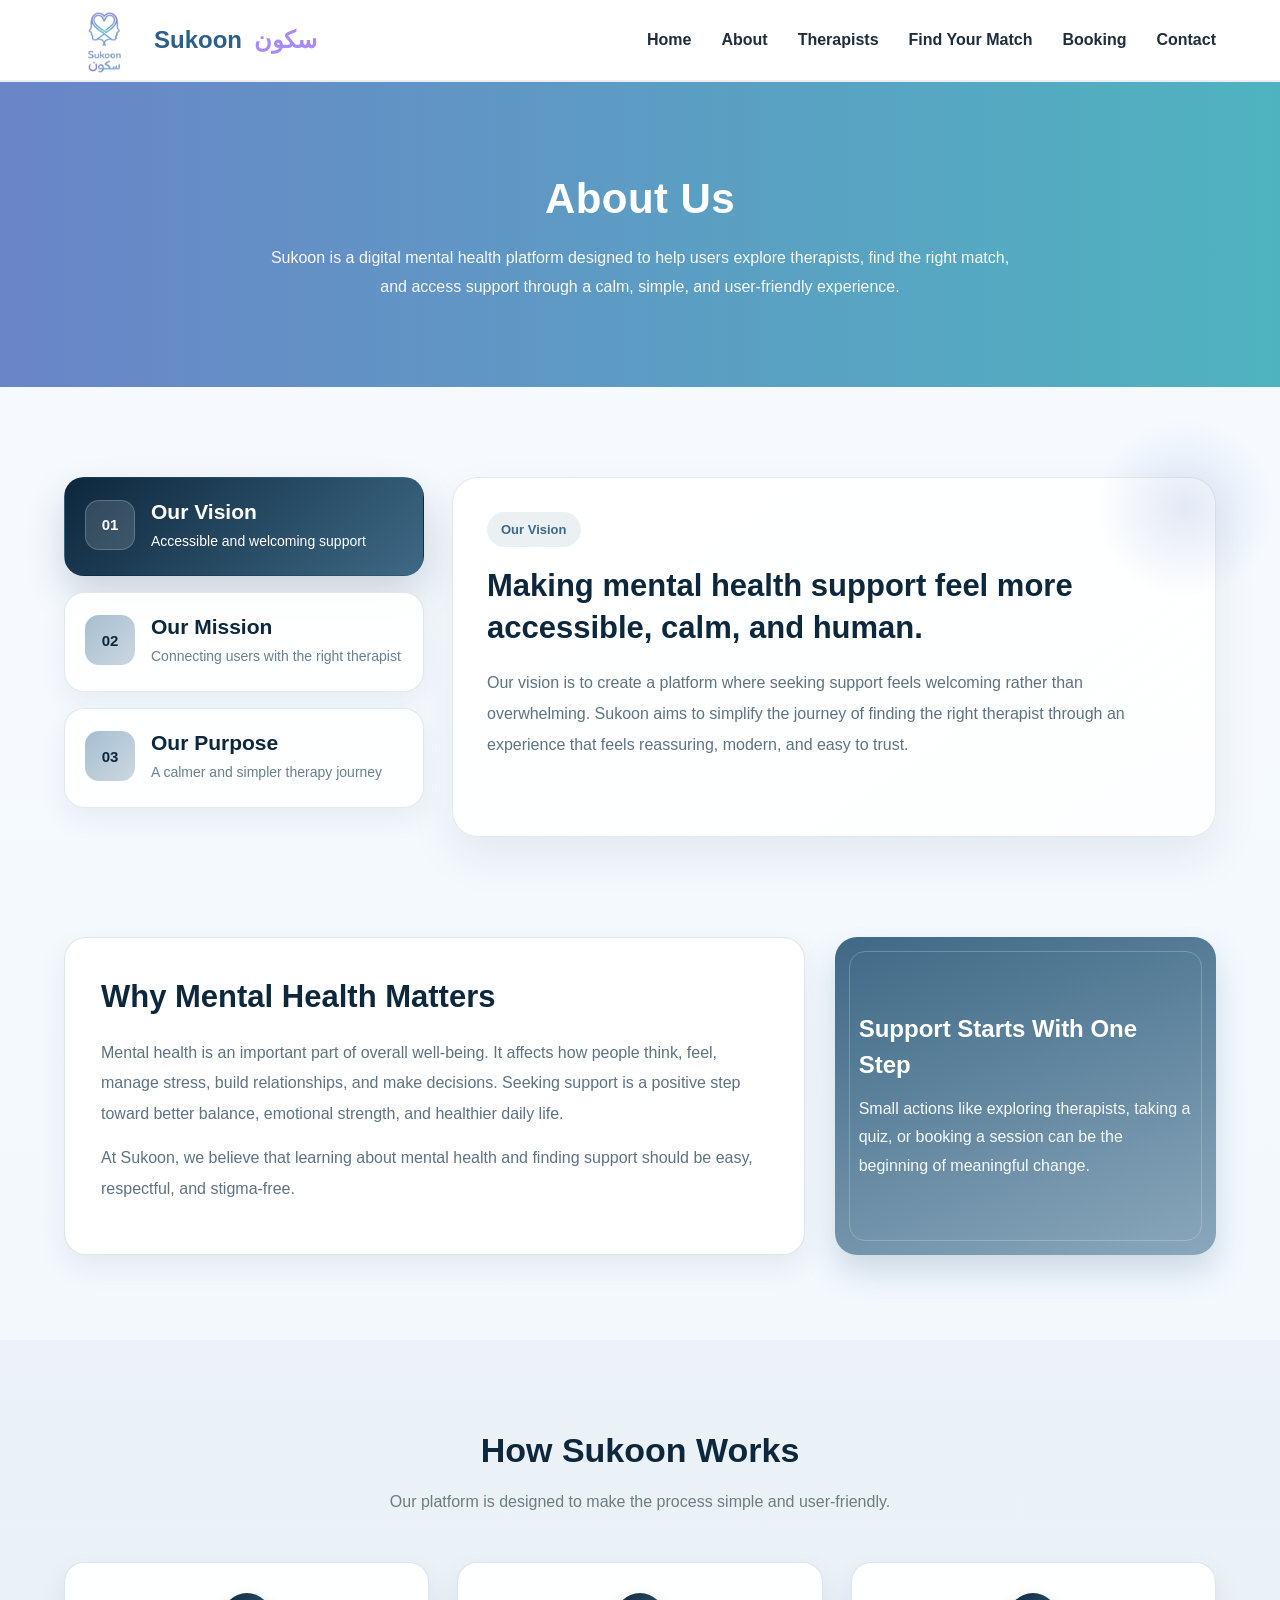
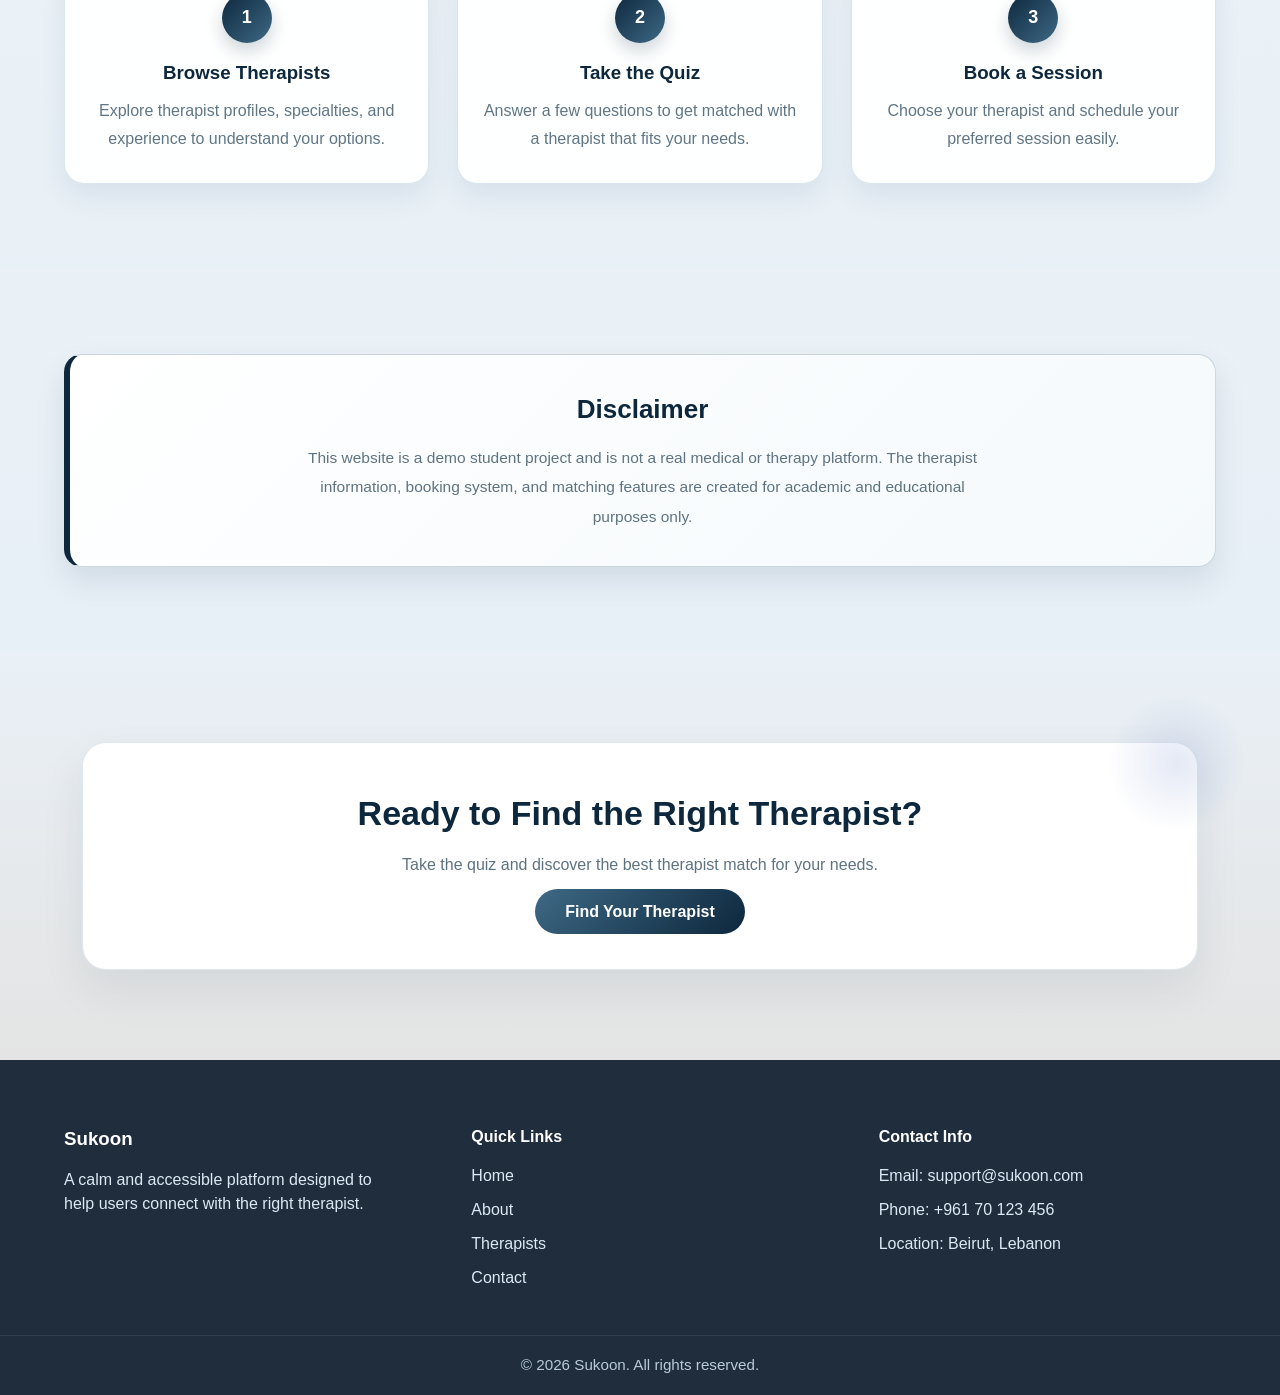
==== commit 247a7346: "." ====
--- a/aboutus.html
+++ b/aboutus.html
@@ -4,131 +4,168 @@
     <meta charset="UTF-8">
     <meta name="viewport" content="width=device-width, initial-scale=1.0">
     <title>About Us Sukoon</title>
-   <link rel="stylesheet" href="css_folder/aboutus.css">
-  <link rel="stylesheet" href="css_folder/style.css">
+    <link rel="stylesheet" href="css_folder/aboutus.css">
+    <link rel="stylesheet" href="css_folder/style.css">
+    <script src="javascript_folder/main.js" defer></script>
 </head>
 <body>
-     <header class="navbar">
+
+<header class="navbar">
     <div class="container nav-container">
 
-
-      <div class="logo">
-        <img src="images/logo.png" alt="Sukoon Logo" class="logo-img">
-        <span class="logo-text">Sukoon <span class="arabic">سكون</span></span>
-      </div>
-
-
-      <nav class="nav-links" id="navLinks">
-        <a href="index.html">Home</a>
-        <a href="aboutus.html">About</a>
-        <a href="therapists.html">Therapists</a>
-        <a href="">Find Your Match</a>
-        <a href="">Booking</a>
-        <a href="">Contact</a>
-      </nav>
-
-      <button class="menu-toggle" id="menuToggle">
-        <img src="images/hamburger_icon.png" alt="Click here">
-      </button>
-
-    </div>
-  </header>
-
-    <section class="page-banner">
-        <div class="container">
-            <h1>About Us</h1>
-            <p>Learn more about Sukoon and our purpose in supporting mental wellness.</p>
-        </div>
-    </section>
-
- <section class="about-section">
-    <div class="container">
-    <div class="section-heading">
-        <h2>About Sukoon</h2>
-        <p> Sukoon is a student project designed to help users connect with therapists in a simple,
-          comfortable, and supportive way. The platform allows users to explore therapist profiles,
-          take a matching quiz, and book sessions more easily. 
+        <div class="logo">
+            <img src="images/logo.png" alt="Sukoon Logo" class="logo-img">
+            <span class="logo-text">Sukoon <span class="arabic">سكون</span></span>
+        </div>
+
+        <nav class="nav-links" id="navLinks">
+            <a href="index.html">Home</a>
+            <a href="aboutus.html">About</a>
+            <a href="therapists.html">Therapists</a>
+            <a href="">Find Your Match</a>
+            <a href="">Booking</a>
+            <a href="">Contact</a>
+        </nav>
+
+        <button class="menu-toggle" id="menuToggle">
+            <img src="images/hamburger_icon.png" alt="Click here">
+        </button>
+
+    </div>
+</header>
+
+<section class="page-banner">
+    <div class="container">
+        <h1>About Us</h1>
+        <p>
+            Sukoon is a digital mental health platform designed to help users explore therapists,
+            find the right match, and access support through a calm, simple, and user-friendly experience.
         </p>
-   </div>
-
-   <div class="about-grid">
-    <div class="about-card">
-        <h3>Who We Are</h3>
-        <p>  We are building a platform focused on making the search for mental health support feel
-            easier, safer, and more personal. Sukoon was created to provide a calm and user-friendly
-            experience for anyone looking for guidance and emotional support.
-        </p>
-    </div>
-
-    <div class="about-card">
-        <h3>Our Mission</h3>
-        <p> Our mission is to help users connect with the right therapist based on their needs,
-            preferences, and comfort. We want the process of finding help to feel clear and
-            approachable.
-        </p>
-    </div>
-<div class="about-card">
-    <h3>Our Vision</h3>
-    <p> Our vision is to make mental health support more accessible and less overwhelming for
-            everyone by offering simple digital tools and therapist discovery features.
-        </p>
-   </div>
-   </div>
-    </div>
- </section>
- <section class="mental-health">
-     <div class="container">
+    </div>
+</section>
+
+<section class="about-section">
+    <div class="container">
+        <div class="about-showcase">
+
+            <div class="about-tabs">
+                <button type="button" class="about-tab active" data-target="vision">
+                    <span class="tab-number">01</span>
+                    <div class="tab-text">
+                        <h3>Our Vision</h3>
+                        <p>Accessible and welcoming support</p>
+                    </div>
+                </button>
+
+                <button type="button" class="about-tab" data-target="mission">
+                    <span class="tab-number">02</span>
+                    <div class="tab-text">
+                        <h3>Our Mission</h3>
+                        <p>Connecting users with the right therapist</p>
+                    </div>
+                </button>
+
+                <button type="button" class="about-tab" data-target="purpose">
+                    <span class="tab-number">03</span>
+                    <div class="tab-text">
+                        <h3>Our Purpose</h3>
+                        <p>A calmer and simpler therapy journey</p>
+                    </div>
+                </button>
+            </div>
+
+            <div class="about-panels">
+                <div class="about-panel active" id="vision">
+                    <span class="panel-badge">Our Vision</span>
+                    <h3>Making mental health support feel more accessible, calm, and human.</h3>
+                    <p>
+                        Our vision is to create a platform where seeking support feels welcoming
+                        rather than overwhelming. Sukoon aims to simplify the journey of finding
+                        the right therapist through an experience that feels reassuring, modern,
+                        and easy to trust.
+                    </p>
+                </div>
+
+                <div class="about-panel" id="mission">
+                    <span class="panel-badge">Our Mission</span>
+                    <h3>Helping users connect with therapists in a clear and supportive way.</h3>
+                    <p>
+                        Our mission is to guide users toward therapists who match their needs,
+                        preferences, and comfort level. We want every step, from exploration to
+                        booking, to feel simple, personalized, and supportive.
+                    </p>
+                </div>
+
+                <div class="about-panel" id="purpose">
+                    <span class="panel-badge">Our Purpose</span>
+                    <h3>Designing a platform built around comfort, simplicity, and trust.</h3>
+                    <p>
+                        Sukoon was created to help users explore therapist profiles, take a matching
+                        quiz, and book sessions with more confidence. The purpose of the platform is
+                        to make the process feel calmer, softer, and more approachable.
+                    </p>
+                </div>
+            </div>
+
+        </div>
+    </div>
+</section>
+
+<section class="mental-health">
+    <div class="container">
         <div class="mental-content">
 
             <div class="mental-text">
                 <h2>Why Mental Health Matters</h2>
-                <p> Mental health is an important part of overall well-being. It affects how people think,
-            feel, manage stress, build relationships, and make decisions. Seeking support is a
-            positive step toward better balance, emotional strength, and healthier daily life. 
-        </p>
-        <p>At Sukoon, we believe that learning about mental health and finding support should be
-            easy, respectful, and stigma-free.
-        </p>
+                <p>
+                    Mental health is an important part of overall well-being. It affects how people
+                    think, feel, manage stress, build relationships, and make decisions. Seeking
+                    support is a positive step toward better balance, emotional strength, and
+                    healthier daily life.
+                </p>
+                <p>
+                    At Sukoon, we believe that learning about mental health and finding support
+                    should be easy, respectful, and stigma-free.
+                </p>
             </div>
 
             <div class="mental-box">
                 <h3>Support Starts With One Step</h3>
-                <p>  Small actions like exploring therapists, taking a quiz, or booking a session can be the
-            beginning of meaningful change.
-        </p>
-            </div>
-        </div>
-     </div>
+                <p>
+                    Small actions like exploring therapists, taking a quiz, or booking a session
+                    can be the beginning of meaningful change.
+                </p>
+            </div>
+
+        </div>
+    </div>
 </section>
 
 <section class="steps-section">
     <div class="container">
         <div class="section-heading">
             <h2>How Sukoon Works</h2>
-            <p>Our platform is designed to make the process simple and user-friendly. 
-            </p>
+            <p>Our platform is designed to make the process simple and user-friendly.</p>
         </div>
 
         <div class="steps-grid">
             <div class="step-card">
                 <div class="step-number">1</div>
                 <h3>Browse Therapists</h3>
-                <p>Explore therapist profiles, specialties, and experience to understand your options. 
-                </p>
-            </div>
+                <p>Explore therapist profiles, specialties, and experience to understand your options.</p>
+            </div>
+
             <div class="step-card">
                 <div class="step-number">2</div>
-                <h3>Take The Quiz</h3>
-                <p>Answer a few questions to get matched with a therapist that fits your needs.
-                </p>
-            </div>
-           
+                <h3>Take the Quiz</h3>
+                <p>Answer a few questions to get matched with a therapist that fits your needs.</p>
+            </div>
+
             <div class="step-card">
-                 <div class="step-number">3</div>
-                    <h3>Book a Session</h3>
-                    <p>Choose your therapist and schedule your preferred session easily.
-                    </p>
-                 </div>
+                <div class="step-number">3</div>
+                <h3>Book a Session</h3>
+                <p>Choose your therapist and schedule your preferred session easily.</p>
+            </div>
         </div>
     </div>
 </section>
@@ -136,53 +173,55 @@
 <section class="disclaimer-section">
     <div class="container">
         <div class="disclaimer-box">
-        <h2>Disclaimer</h2>
-        <p>This website is a demo student project and is not a real medical or therapy platform.
-          The therapist information, booking system, and matching features are created for academic
-          and educational purposes only. 
-        </p>
-    </div>
-</div>
+            <h2>Disclaimer</h2>
+            <p>
+                This website is a demo student project and is not a real medical or therapy platform.
+                The therapist information, booking system, and matching features are created for
+                academic and educational purposes only.
+            </p>
+        </div>
+    </div>
 </section>
 
 <section class="cta-section">
     <div class="container cta-content">
         <h2>Ready to Find the Right Therapist?</h2>
         <p>Take the quiz and discover the best therapist match for your needs.</p>
-            <a href="quiz.html" class="btn">Find Your Therapist</a>
-    </div>
-</section>
- <footer class="footer">
+        <a href="quiz.html" class="btn">Find Your Therapist</a>
+    </div>
+</section>
+
+<footer class="footer">
     <div class="container footer-grid">
-      <div class="footer-col">
-        <h3>Sukoon</h3>
-        <p>
-          A calm and accessible platform designed to help users connect with the
-          right therapist.
-        </p>
-      </div>
-
-      <div class="footer-col">
-        <h4>Quick Links</h4>
-        <a href="index.html">Home</a>
-        <a href="aboutus.html">About</a>
-        <a href="">Therapists</a>
-        <a href="">Contact</a>
-      </div>
-
-      <div class="footer-col">
-        <h4>Contact Info</h4>
-        <p>Email: support@sukoon.com</p>
-        <p>Phone: +961 70 123 456</p>
-        <p>Location: Beirut, Lebanon</p>
-      </div>
+        <div class="footer-col">
+            <h3>Sukoon</h3>
+            <p>
+                A calm and accessible platform designed to help users connect with the
+                right therapist.
+            </p>
+        </div>
+
+        <div class="footer-col">
+            <h4>Quick Links</h4>
+            <a href="index.html">Home</a>
+            <a href="aboutus.html">About</a>
+            <a href="therapists.html">Therapists</a>
+            <a href="">Contact</a>
+        </div>
+
+        <div class="footer-col">
+            <h4>Contact Info</h4>
+            <p>Email: support@sukoon.com</p>
+            <p>Phone: +961 70 123 456</p>
+            <p>Location: Beirut, Lebanon</p>
+        </div>
     </div>
 
     <div class="footer-bottom">
-      <p>&copy; 2026 Sukoon. All rights reserved.</p>
-    </div>
-  </footer>
-<script src="aboutus.js"></script>
-<script src="javascript_folder/main.js"></script>
+        <p>&copy; 2026 Sukoon. All rights reserved.</p>
+    </div>
+</footer>
+
+<script src="javascript_folder/aboutus.js"></script>
 </body>
 </html>
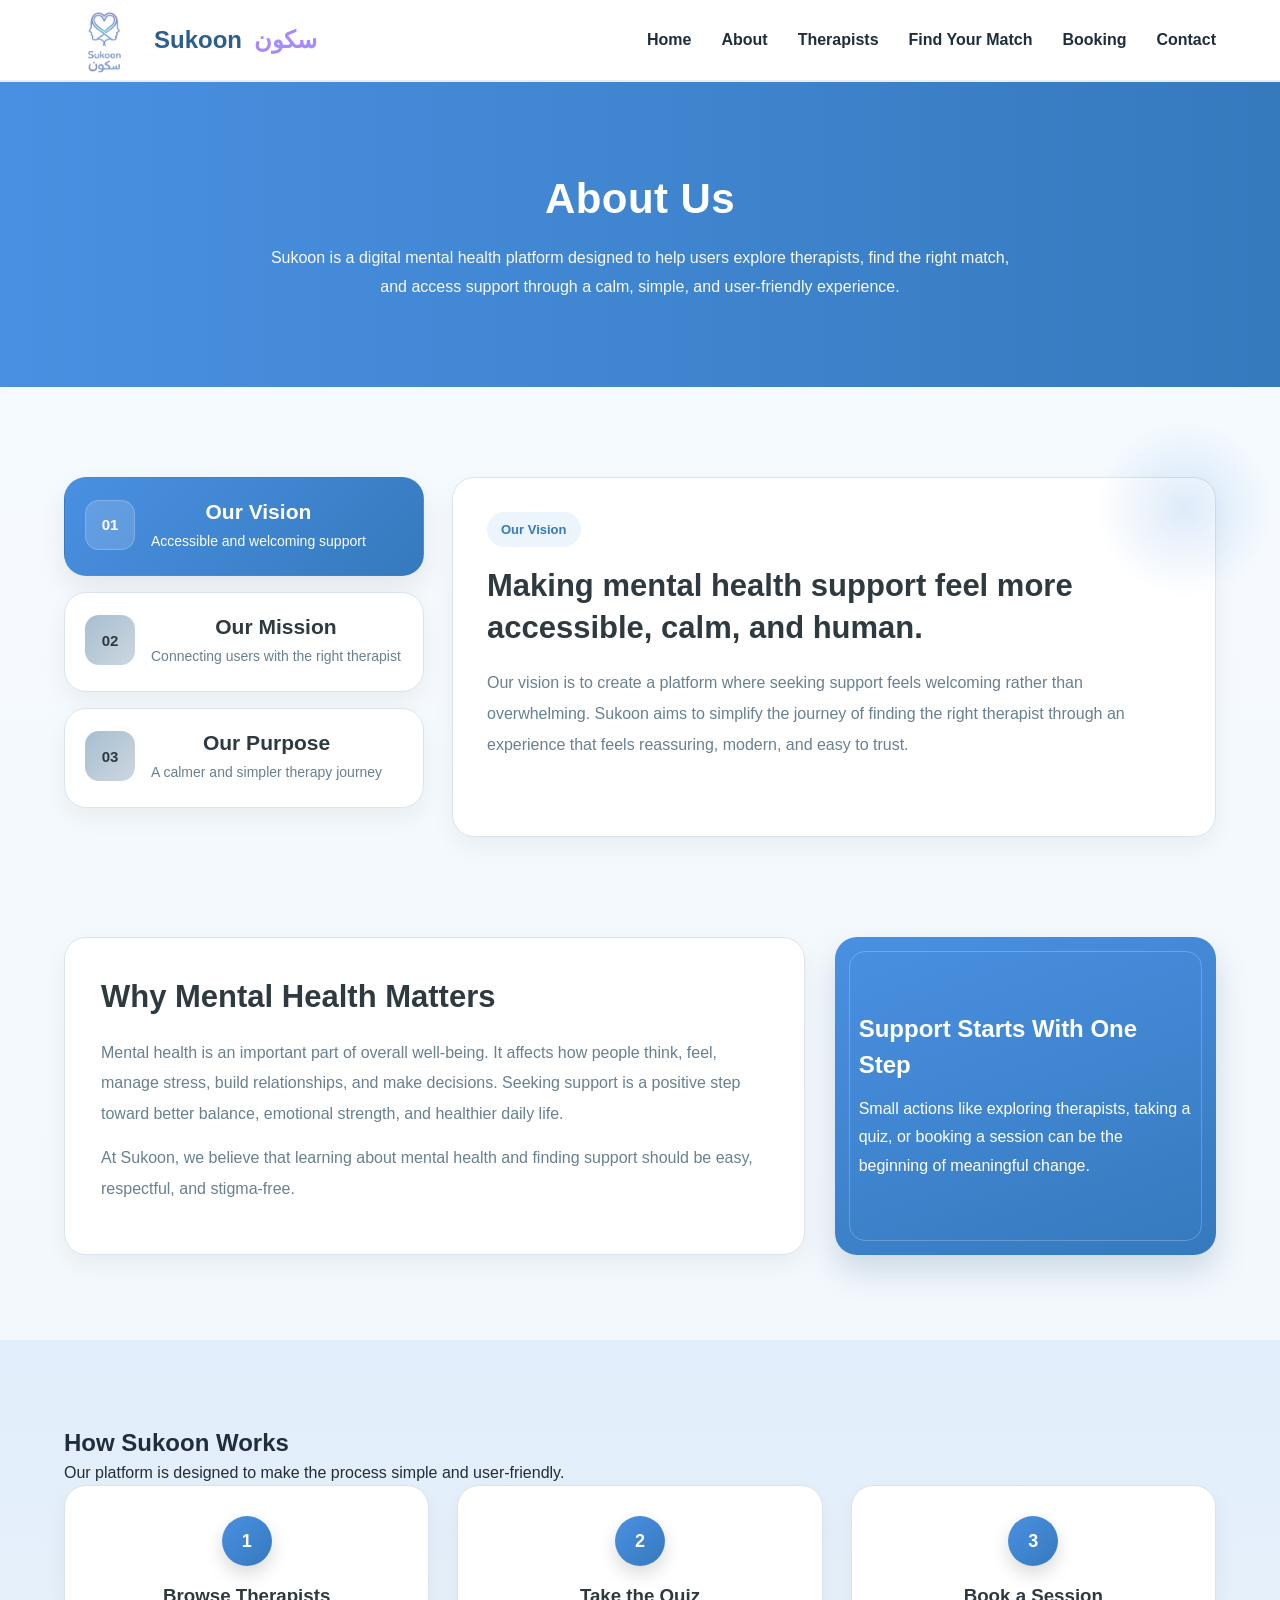
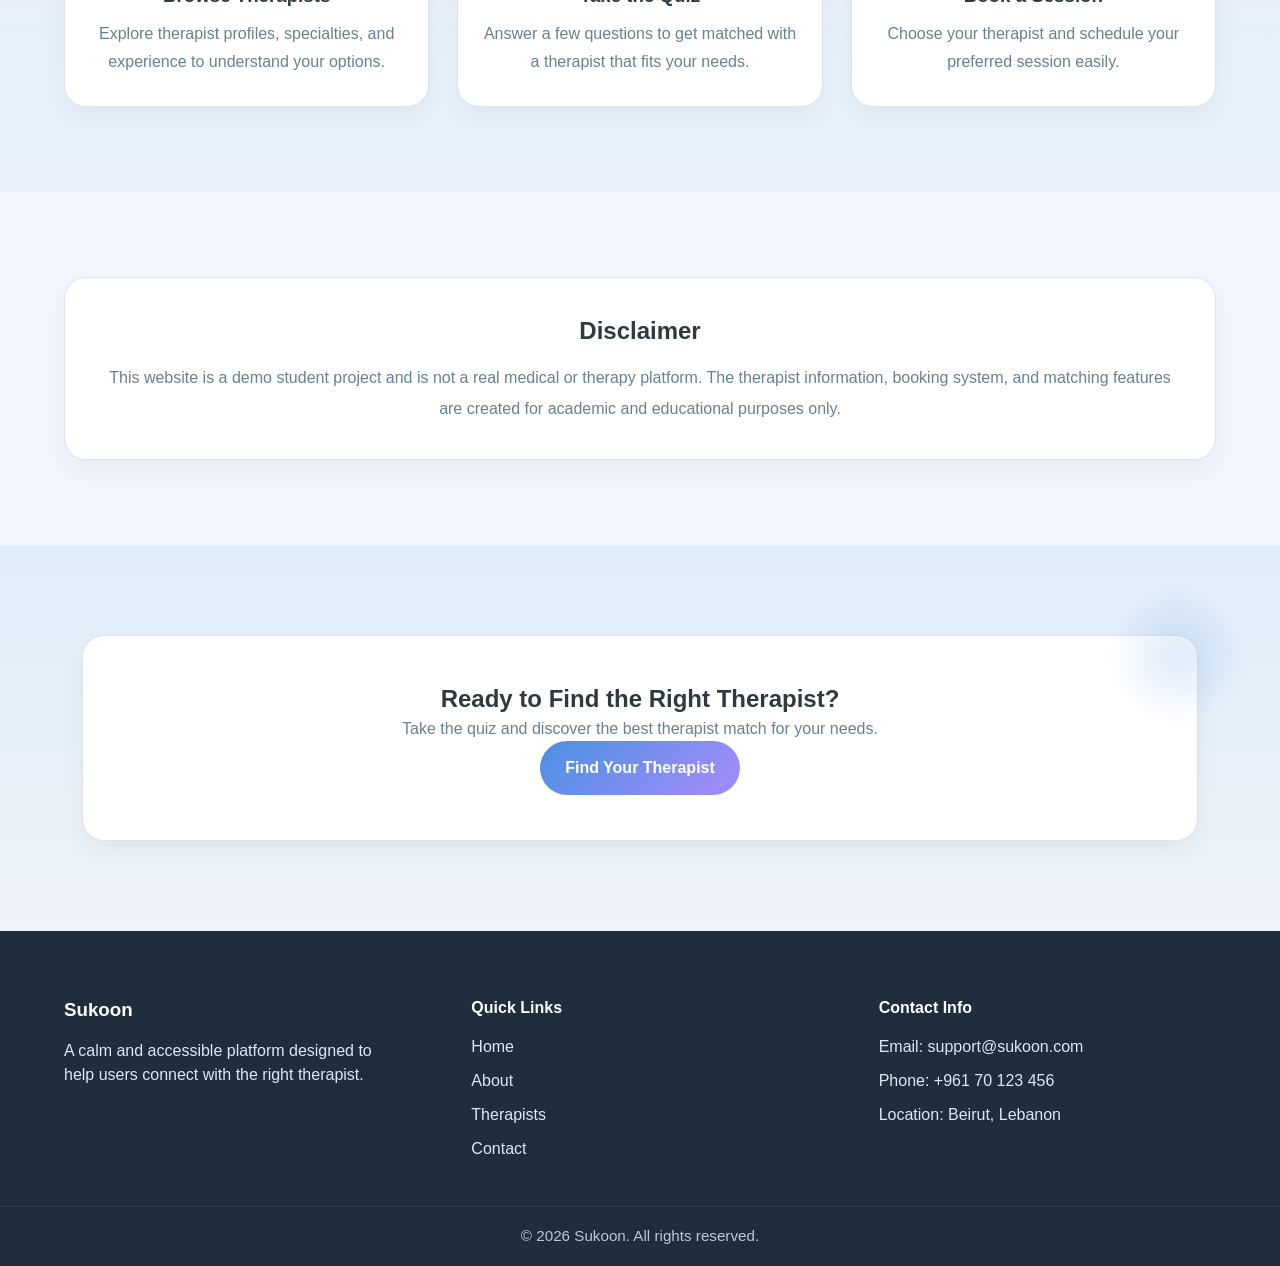
==== commit f51e0b27: "booking" ====
--- a/aboutus.html
+++ b/aboutus.html
@@ -23,7 +23,7 @@
             <a href="aboutus.html">About</a>
             <a href="therapists.html">Therapists</a>
             <a href="">Find Your Match</a>
-            <a href="">Booking</a>
+            <a href="booking.html">Booking</a>
             <a href="">Contact</a>
         </nav>
 
--- a/css_folder/aboutus.css
+++ b/css_folder/aboutus.css
@@ -1,8 +1,8 @@
-
 
 body {
     background: linear-gradient(180deg, #f7fbff 0%, #eef5fb 100%);
     color: #2E3A3F;
+    font-family: 'Inter', sans-serif;
 }
 
 .container {
@@ -15,9 +15,8 @@
     overflow: hidden;
 }
 
-/* PAGE BANNER - old style kept */
 .page-banner {
-    background: linear-gradient(90deg, #6A85C8, #4FB3BF);
+    background: linear-gradient(90deg, #4A90E2, #357ABD);
     color: white;
     text-align: center;
     padding: 85px 20px;
@@ -37,7 +36,7 @@
     max-width: 760px;
 }
 
-/* ABOUT SECTION */
+
 .about-section {
     padding: 90px 0;
 }
@@ -57,29 +56,28 @@
 
 .about-tab {
     width: 100%;
-    text-align: left;
     display: flex;
     gap: 16px;
     align-items: flex-start;
     padding: 22px 20px;
-    border-radius: 20px;
-    border: 1px solid rgba(62, 105, 133, 0.15);
-    background: rgba(255, 255, 255, 0.9);
-    box-shadow: 0 12px 28px rgba(13, 39, 61, 0.06);
+    border-radius: 22px;
+    border: 1px solid #dce4eb;
+    background: #fff;
+    box-shadow: 0 10px 25px rgba(0,0,0,0.05);
     cursor: pointer;
     transition: all 0.35s ease;
 }
 
 .about-tab:hover {
     transform: translateY(-4px);
-    border-color: rgba(62, 105, 133, 0.3);
-    box-shadow: 0 18px 32px rgba(13, 39, 61, 0.1);
+    border-color: #4A90E2;
+    box-shadow: 0 12px 28px rgba(0,0,0,0.08);
 }
 
 .about-tab.active {
-    background: linear-gradient(135deg, #0D273D 0%, #3E6985 100%);
+    background: linear-gradient(135deg, #4A90E2 0%, #357ABD 100%);
     border-color: transparent;
-    box-shadow: 0 18px 38px rgba(13, 39, 61, 0.18);
+    box-shadow: 0 12px 28px rgba(0,0,0,0.08);
 }
 
 .tab-number {
@@ -92,20 +90,20 @@
     font-weight: 700;
     font-size: 15px;
     background: linear-gradient(135deg, #A6BED1, #CDD7DF);
-    color: #0D273D;
+    color: #2E3A3F;
     transition: all 0.35s ease;
 }
 
 .about-tab.active .tab-number {
-    background: rgba(255, 255, 255, 0.14);
-    color: white;
-    border: 1px solid rgba(255, 255, 255, 0.2);
+    background: rgba(255,255,255,0.15);
+    color: #fff;
+    border: 1px solid rgba(255,255,255,0.2);
 }
 
 .tab-text h3 {
     font-size: 21px;
     margin-bottom: 6px;
-    color: #0D273D;
+    color: #2E3A3F;
     transition: color 0.35s ease;
 }
 
@@ -118,14 +116,14 @@
 
 .about-tab.active .tab-text h3,
 .about-tab.active .tab-text p {
-    color: white;
+    color: #fff;
 }
 
 .about-panels {
-    border-radius: 26px;
-    background: linear-gradient(145deg, rgba(255,255,255,0.95), rgba(255,255,255,0.82));
-    border: 1px solid rgba(166, 190, 209, 0.32);
-    box-shadow: 0 20px 45px rgba(13, 39, 61, 0.08);
+    border-radius: 22px;
+    background: #fff;
+    border: 1px solid #dce4eb;
+    box-shadow: 0 10px 25px rgba(0,0,0,0.05);
     padding: 34px;
     min-height: 360px;
     position: relative;
@@ -138,7 +136,7 @@
     right: -60px;
     width: 180px;
     height: 180px;
-    background: radial-gradient(circle, rgba(106, 133, 200, 0.18), transparent 70%);
+    background: radial-gradient(circle, rgba(74,144,226,0.18), transparent 70%);
     pointer-events: none;
 }
 
@@ -157,8 +155,8 @@
     display: inline-block;
     padding: 8px 14px;
     border-radius: 999px;
-    background: rgba(62, 105, 133, 0.1);
-    color: #3E6985;
+    background: rgba(74,144,226,0.1);
+    color: #357ABD;
     font-size: 13px;
     font-weight: 700;
     margin-bottom: 18px;
@@ -168,14 +166,14 @@
     font-size: 31px;
     line-height: 1.35;
     margin-bottom: 18px;
-    color: #0D273D;
+    color: #2E3A3F;
     max-width: 680px;
 }
 
 .about-panel p {
     font-size: 16px;
     line-height: 1.95;
-    color: #5E7381;
+    color: #68808F;
     max-width: 700px;
 }
 
@@ -190,7 +188,7 @@
     }
 }
 
-
+/* ===== Mental Health Section ===== */
 .mental-health {
     padding: 10px 0 85px;
 }
@@ -203,28 +201,28 @@
 
 .mental-text {
     flex: 2;
-    background: #ffffff;
+    background: #fff;
     padding: 36px;
     border-radius: 22px;
-    border: 1px solid rgba(138, 167, 188, 0.28);
-    box-shadow: 0 12px 30px rgba(13, 39, 61, 0.07);
+    border: 1px solid #dce4eb;
+    box-shadow: 0 10px 25px rgba(0,0,0,0.05);
 }
 
 .mental-text h2 {
     margin-bottom: 18px;
-    color: #0D273D;
+    color: #2E3A3F;
     font-size: 31px;
 }
 
 .mental-text p {
-    color: #5E7381;
+    color: #68808F;
     line-height: 1.9;
     margin-bottom: 14px;
 }
 
 .mental-box {
     flex: 1;
-    background: linear-gradient(160deg, #3E6985, #8AA7BC);
+    background: linear-gradient(160deg, #4A90E2, #357ABD);
     color: white;
     padding: 30px 24px;
     border-radius: 22px;
@@ -240,7 +238,7 @@
     content: "";
     position: absolute;
     inset: 14px;
-    border: 1px solid rgba(255, 255, 255, 0.22);
+    border: 1px solid rgba(255,255,255,0.22);
     border-radius: 16px;
 }
 
@@ -253,36 +251,16 @@
 .mental-box h3 {
     margin-bottom: 12px;
     font-size: 24px;
-    color: white;
 }
 
 .mental-box p {
     line-height: 1.8;
-    color: #F5FBFF;
 }
 
 
 .steps-section {
-    background: linear-gradient(180deg, rgba(205, 215, 223, 0.2), rgba(166, 190, 209, 0.12));
+    background: linear-gradient(180deg, rgba(74,144,226,0.1), rgba(74,144,226,0.05));
     padding: 85px 0;
-}
-
-.section-heading {
-    text-align: center;
-    margin-bottom: 45px;
-}
-
-.section-heading h2 {
-    color: #0D273D;
-    margin-bottom: 12px;
-    font-size: 34px;
-}
-
-.section-heading p {
-    color: #6B7C85;
-    max-width: 700px;
-    margin: 0 auto;
-    line-height: 1.8;
 }
 
 .steps-grid {
@@ -292,32 +270,32 @@
 }
 
 .step-card {
-    background: rgba(255, 255, 255, 0.95);
+    background: #fff;
     padding: 30px 24px;
-    border-radius: 20px;
+    border-radius: 22px;
     text-align: center;
-    border: 1px solid rgba(166, 190, 209, 0.4);
-    box-shadow: 0 12px 28px rgba(13, 39, 61, 0.08);
+    border: 1px solid #dce4eb;
+    box-shadow: 0 10px 25px rgba(0,0,0,0.05);
     transition: transform 0.35s ease, box-shadow 0.35s ease;
 }
 
 .step-card:hover {
-    transform: translateY(-10px);
-    box-shadow: 0 20px 38px rgba(13, 39, 61, 0.13);
+    transform: translateY(-8px);
+    box-shadow: 0 16px 28px rgba(0,0,0,0.08);
 }
 
 .step-card h3 {
-    color: #0D273D;
+    color: #2E3A3F;
     margin-bottom: 10px;
 }
 
 .step-card p {
-    color: #607684;
+    color: #68808F;
     line-height: 1.75;
 }
 
 .step-number {
-    background: linear-gradient(135deg, #0D273D, #3E6985);
+    background: linear-gradient(135deg, #4A90E2, #357ABD);
     color: white;
     width: 50px;
     height: 50px;
@@ -328,63 +306,46 @@
     align-items: center;
     font-weight: bold;
     font-size: 18px;
-    box-shadow: 0 8px 18px rgba(13, 39, 61, 0.2);
-}
+    box-shadow: 0 8px 18px rgba(0,0,0,0.15);
+}
+
 
 .disclaimer-section {
     padding: 85px 0;
-    background: linear-gradient(180deg, rgba(205, 215, 223, 0.2), rgba(166, 190, 209, 0.12));
 }
 
 .disclaimer-box {
-    background: linear-gradient(135deg, #ffffff, #f4f9fc);
+    background: #fff;
     padding: 35px 32px;
-    border-radius: 18px;
+    border-radius: 22px;
     text-align: center;
-
-  
-    border-left: 6px solid #0D273D;
-
-   
-    border-top: 1.5px solid rgba(62, 105, 133, 0.25);
-    border-right: 1.5px solid rgba(62, 105, 133, 0.25);
-    border-bottom: 1.5px solid rgba(62, 105, 133, 0.25);
-
-    box-shadow: 0 14px 30px rgba(13, 39, 61, 0.1);
-
+    border-left: 6px solid #3a608d;
+    border: 1px solid #dce4eb;
+    box-shadow: 0 10px 25px rgba(0,0,0,0.05);
     max-width: 1300px;
     margin: auto;
-
     transition: all 0.3s ease;
 }
-
 
 .disclaimer-box:hover {
     transform: translateY(-5px);
-    box-shadow: 0 22px 40px rgba(13, 39, 61, 0.18);
-    border-left: 6px solid #3E6985;
-}
-
+    box-shadow: 0 16px 28px rgba(0,0,0,0.08);
+    border-left: 6px solid #357ABD;
+}
 
 .disclaimer-box h2 {
-    color: #0D273D;
+    color: #2E3A3F;
     margin-bottom: 14px;
-    font-size: 26px;
-    font-weight: 700;
-}
-
+}
 
 .disclaimer-box p {
-    color: #5E7381;
+    color: #68808F;
     line-height: 1.9;
-    max-width: 700px;
-    margin: 0 auto;
-    font-size: 15.5px;
 }
 
 
 .cta-section {
-    background:linear-gradient(180deg, rgba(205, 215, 223, 0.2), rgb(228, 228, 228));
+    background: linear-gradient(180deg, rgba(74,144,226,0.1), rgba(228,228,228,0.1));
     padding: 90px 20px;
     text-align: center;
 }
@@ -392,11 +353,11 @@
 .cta-content {
     max-width: 1500px;
     margin: auto;
-    background: white;
+    background: #fff;
     padding: 45px 40px;
-    border-radius: 24px;
-    border: 1px solid rgba(166, 190, 209, 0.35);
-    box-shadow: 0 20px 45px rgba(13, 39, 61, 0.08);
+    border-radius: 22px;
+    border: 1px solid #dce4eb;
+    box-shadow: 0 10px 25px rgba(0,0,0,0.05);
     position: relative;
 }
 
@@ -407,35 +368,32 @@
     right: -50px;
     width: 140px;
     height: 140px;
-    background: radial-gradient(circle, rgba(106, 133, 200, 0.18), transparent 70%);
+    background: radial-gradient(circle, rgba(74,144,226,0.18), transparent 70%);
 }
 
 .cta-section h2 {
-    color: #0D273D;
-    font-size: 34px;
-    margin-bottom: 12px;
+    color: #2E3A3F;
 }
 
 .cta-section p {
-    color: #5E7381;
-    line-height: 1.8;
-    margin-bottom: 20px;
+    color: #68808F;
 }
 
 .btn {
     padding: 14px 30px;
-    background: linear-gradient(135deg, #3E6985, #0D273D);
-    color: white;
+    background: var(--gradient-primary);
+    color: var(--white);
     border-radius: 999px;
     text-decoration: none;
     font-weight: bold;
-    transition: 0.3s;
+    transition: var(--transition);
 }
 
 .btn:hover {
     transform: translateY(-3px);
-    box-shadow: 0 10px 20px rgba(13, 39, 61, 0.2);
-}
+    box-shadow: 0 10px 20px rgba(0,0,0,0.15);
+}
+
 @media (max-width: 1000px) {
     .about-showcase {
         grid-template-columns: 1fr;
--- a/css_folder/style.css
+++ b/css_folder/style.css
@@ -210,4 +210,50 @@
     font-weight: 700;
     color: var(--lavender);
     margin-left: 5px;
-}+}
+.btn {
+  display: inline-flex;
+  align-items: center;
+  justify-content: center;
+  padding: 15px 25px;
+  border-radius: 1000px;
+  font-weight: 700;
+  transition: var(--transition);
+  border: none;
+  cursor: pointer;
+}
+
+.btn-primary {
+  background: var(--gradient-primary);
+  color: var(--white);
+
+}
+
+.btn-primary:hover {
+  transform: translateY(-2px);
+}
+
+.btn-secondary {
+  background: var(--white);
+  color: var(--deep-blue);
+  border: 1px solid var(--border-light);
+}
+
+.btn-secondary:hover {
+  background: var(--bg-section);
+}
+
+.btn-light {
+  background: var(--white);
+  color: var(--deep-blue);
+}
+
+.btn-outline-light {
+  background: transparent;
+  color: var(--white);
+  border: 1px solid rgba(255, 255, 255, 0.7);
+}
+
+.btn-outline-light:hover {
+  background: rgba(255, 255, 255, 0.12);
+}
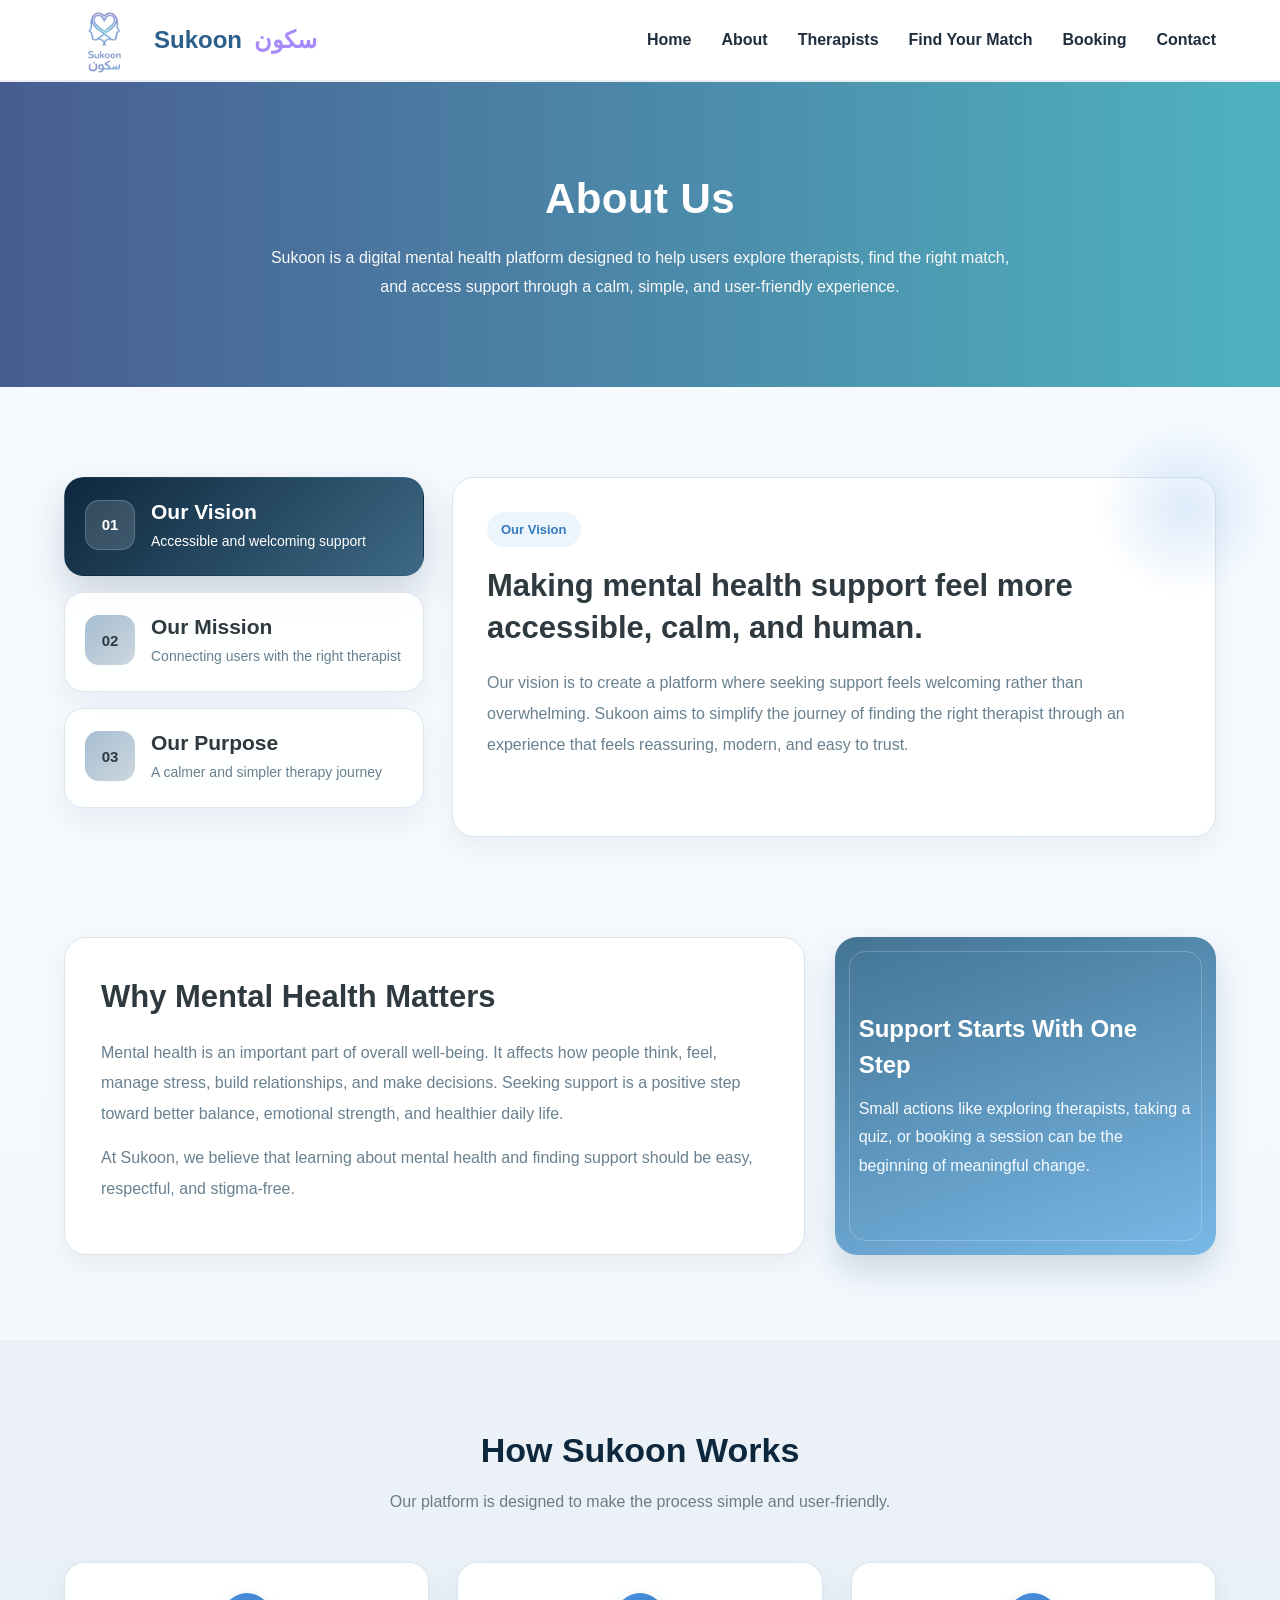
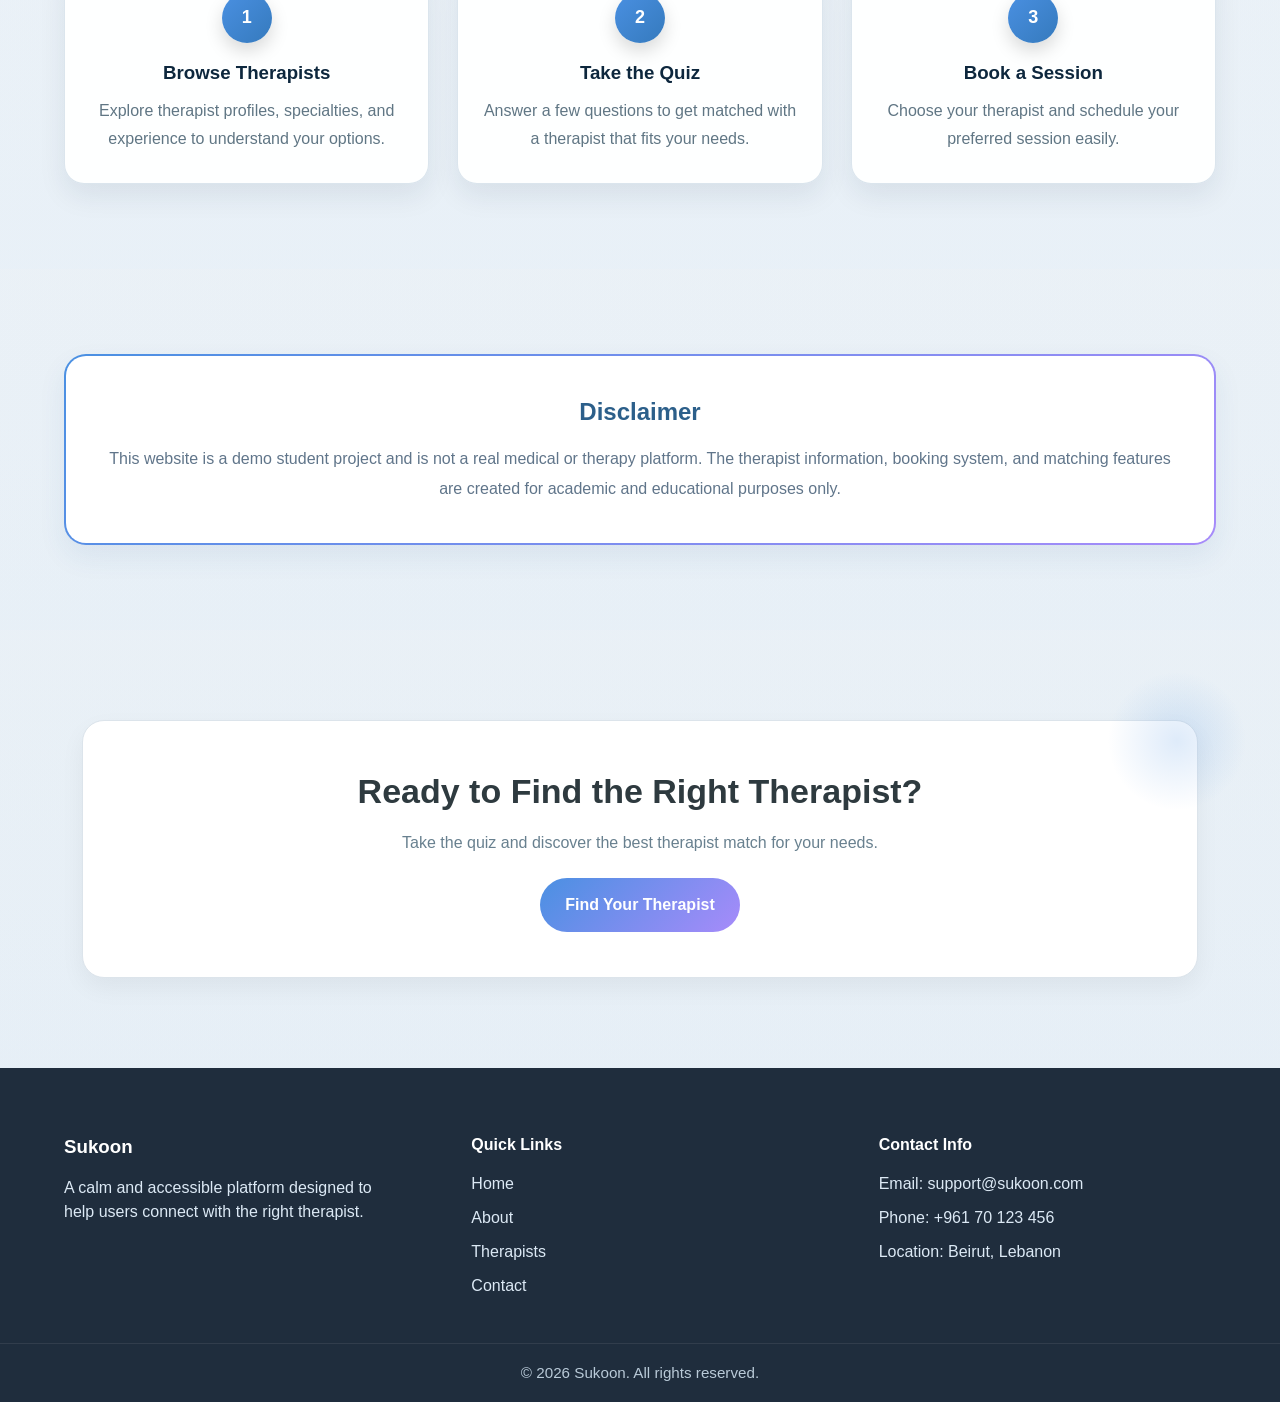
==== commit 6612b3f0: "," ====
--- a/aboutus.html
+++ b/aboutus.html
@@ -1,5 +1,6 @@
 <!DOCTYPE html>
 <html lang="en">
+
 <head>
     <meta charset="UTF-8">
     <meta name="viewport" content="width=device-width, initial-scale=1.0">
@@ -8,220 +9,222 @@
     <link rel="stylesheet" href="css_folder/style.css">
     <script src="javascript_folder/main.js" defer></script>
 </head>
+
 <body>
 
-<header class="navbar">
-    <div class="container nav-container">
-
-        <div class="logo">
-            <img src="images/logo.png" alt="Sukoon Logo" class="logo-img">
-            <span class="logo-text">Sukoon <span class="arabic">سكون</span></span>
-        </div>
-
-        <nav class="nav-links" id="navLinks">
-            <a href="index.html">Home</a>
-            <a href="aboutus.html">About</a>
-            <a href="therapists.html">Therapists</a>
-            <a href="">Find Your Match</a>
-            <a href="booking.html">Booking</a>
-            <a href="">Contact</a>
-        </nav>
-
-        <button class="menu-toggle" id="menuToggle">
-            <img src="images/hamburger_icon.png" alt="Click here">
-        </button>
-
-    </div>
-</header>
-
-<section class="page-banner">
-    <div class="container">
-        <h1>About Us</h1>
-        <p>
-            Sukoon is a digital mental health platform designed to help users explore therapists,
-            find the right match, and access support through a calm, simple, and user-friendly experience.
-        </p>
-    </div>
-</section>
-
-<section class="about-section">
-    <div class="container">
-        <div class="about-showcase">
-
-            <div class="about-tabs">
-                <button type="button" class="about-tab active" data-target="vision">
-                    <span class="tab-number">01</span>
-                    <div class="tab-text">
-                        <h3>Our Vision</h3>
-                        <p>Accessible and welcoming support</p>
+    <header class="navbar">
+        <div class="container nav-container">
+
+            <div class="logo">
+                <img src="images/logo.png" alt="Sukoon Logo" class="logo-img">
+                <span class="logo-text">Sukoon <span class="arabic">سكون</span></span>
+            </div>
+
+            <nav class="nav-links" id="navLinks">
+                <a href="index.html">Home</a>
+                <a href="aboutus.html">About</a>
+                <a href="therapists.html">Therapists</a>
+                <a href="">Find Your Match</a>
+                <a href="booking.html">Booking</a>
+                <a href="">Contact</a>
+            </nav>
+
+            <button class="menu-toggle" id="menuToggle">
+                <img src="images/hamburger_icon.png" alt="Click here">
+            </button>
+
+        </div>
+    </header>
+
+    <section class="page-banner">
+        <div class="container">
+            <h1>About Us</h1>
+            <p>
+                Sukoon is a digital mental health platform designed to help users explore therapists,
+                find the right match, and access support through a calm, simple, and user-friendly experience.
+            </p>
+        </div>
+    </section>
+
+    <section class="about-section">
+        <div class="container">
+            <div class="about-showcase">
+
+                <div class="about-tabs">
+                    <button type="button" class="about-tab active" data-target="vision">
+                        <span class="tab-number">01</span>
+                        <div class="tab-text">
+                            <h3>Our Vision</h3>
+                            <p>Accessible and welcoming support</p>
+                        </div>
+                    </button>
+
+                    <button type="button" class="about-tab" data-target="mission">
+                        <span class="tab-number">02</span>
+                        <div class="tab-text">
+                            <h3>Our Mission</h3>
+                            <p>Connecting users with the right therapist</p>
+                        </div>
+                    </button>
+
+                    <button type="button" class="about-tab" data-target="purpose">
+                        <span class="tab-number">03</span>
+                        <div class="tab-text">
+                            <h3>Our Purpose</h3>
+                            <p>A calmer and simpler therapy journey</p>
+                        </div>
+                    </button>
+                </div>
+
+                <div class="about-panels">
+                    <div class="about-panel active" id="vision">
+                        <span class="panel-badge">Our Vision</span>
+                        <h3>Making mental health support feel more accessible, calm, and human.</h3>
+                        <p>
+                            Our vision is to create a platform where seeking support feels welcoming
+                            rather than overwhelming. Sukoon aims to simplify the journey of finding
+                            the right therapist through an experience that feels reassuring, modern,
+                            and easy to trust.
+                        </p>
                     </div>
-                </button>
-
-                <button type="button" class="about-tab" data-target="mission">
-                    <span class="tab-number">02</span>
-                    <div class="tab-text">
-                        <h3>Our Mission</h3>
-                        <p>Connecting users with the right therapist</p>
+
+                    <div class="about-panel" id="mission">
+                        <span class="panel-badge">Our Mission</span>
+                        <h3>Helping users connect with therapists in a clear and supportive way.</h3>
+                        <p>
+                            Our mission is to guide users toward therapists who match their needs,
+                            preferences, and comfort level. We want every step, from exploration to
+                            booking, to feel simple, personalized, and supportive.
+                        </p>
                     </div>
-                </button>
-
-                <button type="button" class="about-tab" data-target="purpose">
-                    <span class="tab-number">03</span>
-                    <div class="tab-text">
-                        <h3>Our Purpose</h3>
-                        <p>A calmer and simpler therapy journey</p>
+
+                    <div class="about-panel" id="purpose">
+                        <span class="panel-badge">Our Purpose</span>
+                        <h3>Designing a platform built around comfort, simplicity, and trust.</h3>
+                        <p>
+                            Sukoon was created to help users explore therapist profiles, take a matching
+                            quiz, and book sessions with more confidence. The purpose of the platform is
+                            to make the process feel calmer, softer, and more approachable.
+                        </p>
                     </div>
-                </button>
-            </div>
-
-            <div class="about-panels">
-                <div class="about-panel active" id="vision">
-                    <span class="panel-badge">Our Vision</span>
-                    <h3>Making mental health support feel more accessible, calm, and human.</h3>
+                </div>
+
+            </div>
+        </div>
+    </section>
+
+    <section class="mental-health">
+        <div class="container">
+            <div class="mental-content">
+
+                <div class="mental-text">
+                    <h2>Why Mental Health Matters</h2>
                     <p>
-                        Our vision is to create a platform where seeking support feels welcoming
-                        rather than overwhelming. Sukoon aims to simplify the journey of finding
-                        the right therapist through an experience that feels reassuring, modern,
-                        and easy to trust.
+                        Mental health is an important part of overall well-being. It affects how people
+                        think, feel, manage stress, build relationships, and make decisions. Seeking
+                        support is a positive step toward better balance, emotional strength, and
+                        healthier daily life.
                     </p>
-                </div>
-
-                <div class="about-panel" id="mission">
-                    <span class="panel-badge">Our Mission</span>
-                    <h3>Helping users connect with therapists in a clear and supportive way.</h3>
                     <p>
-                        Our mission is to guide users toward therapists who match their needs,
-                        preferences, and comfort level. We want every step, from exploration to
-                        booking, to feel simple, personalized, and supportive.
+                        At Sukoon, we believe that learning about mental health and finding support
+                        should be easy, respectful, and stigma-free.
                     </p>
                 </div>
 
-                <div class="about-panel" id="purpose">
-                    <span class="panel-badge">Our Purpose</span>
-                    <h3>Designing a platform built around comfort, simplicity, and trust.</h3>
+                <div class="mental-box">
+                    <h3>Support Starts With One Step</h3>
                     <p>
-                        Sukoon was created to help users explore therapist profiles, take a matching
-                        quiz, and book sessions with more confidence. The purpose of the platform is
-                        to make the process feel calmer, softer, and more approachable.
+                        Small actions like exploring therapists, taking a quiz, or booking a session
+                        can be the beginning of meaningful change.
                     </p>
                 </div>
-            </div>
-
-        </div>
-    </div>
-</section>
-
-<section class="mental-health">
-    <div class="container">
-        <div class="mental-content">
-
-            <div class="mental-text">
-                <h2>Why Mental Health Matters</h2>
+
+            </div>
+        </div>
+    </section>
+
+    <section class="steps-section">
+        <div class="container">
+            <div class="section-heading">
+                <h2>How Sukoon Works</h2>
+                <p>Our platform is designed to make the process simple and user-friendly.</p>
+            </div>
+
+            <div class="steps-grid">
+                <div class="step-card">
+                    <div class="step-number">1</div>
+                    <h3>Browse Therapists</h3>
+                    <p>Explore therapist profiles, specialties, and experience to understand your options.</p>
+                </div>
+
+                <div class="step-card">
+                    <div class="step-number">2</div>
+                    <h3>Take the Quiz</h3>
+                    <p>Answer a few questions to get matched with a therapist that fits your needs.</p>
+                </div>
+
+                <div class="step-card">
+                    <div class="step-number">3</div>
+                    <h3>Book a Session</h3>
+                    <p>Choose your therapist and schedule your preferred session easily.</p>
+                </div>
+            </div>
+        </div>
+    </section>
+
+    <section class="disclaimer-section">
+        <div class="container">
+            <div class="disclaimer-box">
+                <h2>Disclaimer</h2>
                 <p>
-                    Mental health is an important part of overall well-being. It affects how people
-                    think, feel, manage stress, build relationships, and make decisions. Seeking
-                    support is a positive step toward better balance, emotional strength, and
-                    healthier daily life.
+                    This website is a demo student project and is not a real medical or therapy platform.
+                    The therapist information, booking system, and matching features are created for
+                    academic and educational purposes only.
                 </p>
+            </div>
+        </div>
+    </section>
+
+    <section class="cta-section">
+        <div class="container cta-content">
+            <h2>Ready to Find the Right Therapist?</h2>
+            <p>Take the quiz and discover the best therapist match for your needs.</p>
+            <a href="quiz.html" class="btn">Find Your Therapist</a>
+        </div>
+    </section>
+
+    <footer class="footer">
+        <div class="container footer-grid">
+            <div class="footer-col">
+                <h3>Sukoon</h3>
                 <p>
-                    At Sukoon, we believe that learning about mental health and finding support
-                    should be easy, respectful, and stigma-free.
+                    A calm and accessible platform designed to help users connect with the
+                    right therapist.
                 </p>
             </div>
 
-            <div class="mental-box">
-                <h3>Support Starts With One Step</h3>
-                <p>
-                    Small actions like exploring therapists, taking a quiz, or booking a session
-                    can be the beginning of meaningful change.
-                </p>
-            </div>
-
-        </div>
-    </div>
-</section>
-
-<section class="steps-section">
-    <div class="container">
-        <div class="section-heading">
-            <h2>How Sukoon Works</h2>
-            <p>Our platform is designed to make the process simple and user-friendly.</p>
-        </div>
-
-        <div class="steps-grid">
-            <div class="step-card">
-                <div class="step-number">1</div>
-                <h3>Browse Therapists</h3>
-                <p>Explore therapist profiles, specialties, and experience to understand your options.</p>
-            </div>
-
-            <div class="step-card">
-                <div class="step-number">2</div>
-                <h3>Take the Quiz</h3>
-                <p>Answer a few questions to get matched with a therapist that fits your needs.</p>
-            </div>
-
-            <div class="step-card">
-                <div class="step-number">3</div>
-                <h3>Book a Session</h3>
-                <p>Choose your therapist and schedule your preferred session easily.</p>
-            </div>
-        </div>
-    </div>
-</section>
-
-<section class="disclaimer-section">
-    <div class="container">
-        <div class="disclaimer-box">
-            <h2>Disclaimer</h2>
-            <p>
-                This website is a demo student project and is not a real medical or therapy platform.
-                The therapist information, booking system, and matching features are created for
-                academic and educational purposes only.
-            </p>
-        </div>
-    </div>
-</section>
-
-<section class="cta-section">
-    <div class="container cta-content">
-        <h2>Ready to Find the Right Therapist?</h2>
-        <p>Take the quiz and discover the best therapist match for your needs.</p>
-        <a href="quiz.html" class="btn">Find Your Therapist</a>
-    </div>
-</section>
-
-<footer class="footer">
-    <div class="container footer-grid">
-        <div class="footer-col">
-            <h3>Sukoon</h3>
-            <p>
-                A calm and accessible platform designed to help users connect with the
-                right therapist.
-            </p>
-        </div>
-
-        <div class="footer-col">
-            <h4>Quick Links</h4>
-            <a href="index.html">Home</a>
-            <a href="aboutus.html">About</a>
-            <a href="therapists.html">Therapists</a>
-            <a href="">Contact</a>
-        </div>
-
-        <div class="footer-col">
-            <h4>Contact Info</h4>
-            <p>Email: support@sukoon.com</p>
-            <p>Phone: +961 70 123 456</p>
-            <p>Location: Beirut, Lebanon</p>
-        </div>
-    </div>
-
-    <div class="footer-bottom">
-        <p>&copy; 2026 Sukoon. All rights reserved.</p>
-    </div>
-</footer>
-
-<script src="javascript_folder/aboutus.js"></script>
+            <div class="footer-col">
+                <h4>Quick Links</h4>
+                <a href="index.html">Home</a>
+                <a href="aboutus.html">About</a>
+                <a href="therapists.html">Therapists</a>
+                <a href="">Contact</a>
+            </div>
+
+            <div class="footer-col">
+                <h4>Contact Info</h4>
+                <p>Email: support@sukoon.com</p>
+                <p>Phone: +961 70 123 456</p>
+                <p>Location: Beirut, Lebanon</p>
+            </div>
+        </div>
+
+        <div class="footer-bottom">
+            <p>&copy; 2026 Sukoon. All rights reserved.</p>
+        </div>
+    </footer>
+
+    <script src="javascript_folder/aboutus.js"></script>
 </body>
+
 </html>
--- a/css_folder/aboutus.css
+++ b/css_folder/aboutus.css
@@ -16,7 +16,7 @@
 }
 
 .page-banner {
-    background: linear-gradient(90deg, #4A90E2, #357ABD);
+ background: linear-gradient(90deg, #485d92, #4FB3BF);
     color: white;
     text-align: center;
     padding: 85px 20px;
@@ -56,28 +56,29 @@
 
 .about-tab {
     width: 100%;
+    text-align: left;
     display: flex;
     gap: 16px;
     align-items: flex-start;
     padding: 22px 20px;
-    border-radius: 22px;
-    border: 1px solid #dce4eb;
-    background: #fff;
-    box-shadow: 0 10px 25px rgba(0,0,0,0.05);
+    border-radius: 20px;
+    border: 1px solid rgba(62, 105, 133, 0.15);
+    background: rgba(255, 255, 255, 0.9);
+    box-shadow: 0 12px 28px rgba(13, 39, 61, 0.06);
     cursor: pointer;
     transition: all 0.35s ease;
 }
 
 .about-tab:hover {
     transform: translateY(-4px);
-    border-color: #4A90E2;
-    box-shadow: 0 12px 28px rgba(0,0,0,0.08);
+    border-color: rgba(62, 105, 133, 0.3);
+    box-shadow: 0 18px 32px rgba(13, 39, 61, 0.1);
 }
 
 .about-tab.active {
-    background: linear-gradient(135deg, #4A90E2 0%, #357ABD 100%);
+    background: linear-gradient(135deg, #0D273D 0%, #3E6985 100%);
     border-color: transparent;
-    box-shadow: 0 12px 28px rgba(0,0,0,0.08);
+    box-shadow: 0 18px 38px rgba(13, 39, 61, 0.18);
 }
 
 .tab-number {
@@ -222,7 +223,7 @@
 
 .mental-box {
     flex: 1;
-    background: linear-gradient(160deg, #4A90E2, #357ABD);
+    background: linear-gradient(160deg, #437494, #79b9e7);
     color: white;
     padding: 30px 24px;
     border-radius: 22px;
@@ -233,6 +234,7 @@
     position: relative;
     overflow: hidden;
 }
+
 
 .mental-box::before {
     content: "";
@@ -251,16 +253,37 @@
 .mental-box h3 {
     margin-bottom: 12px;
     font-size: 24px;
+    color: white;
 }
 
 .mental-box p {
     line-height: 1.8;
-}
-
-
+    color: #F5FBFF;
+}
+
+
+/* STEPS */
 .steps-section {
-    background: linear-gradient(180deg, rgba(74,144,226,0.1), rgba(74,144,226,0.05));
+    background: linear-gradient(180deg, rgba(205, 215, 223, 0.2), rgba(166, 190, 209, 0.12));
     padding: 85px 0;
+}
+
+.section-heading {
+    text-align: center;
+    margin-bottom: 45px;
+}
+
+.section-heading h2 {
+    color: #0D273D;
+    margin-bottom: 12px;
+    font-size: 34px;
+}
+
+.section-heading p {
+    color: #6B7C85;
+    max-width: 700px;
+    margin: 0 auto;
+    line-height: 1.8;
 }
 
 .steps-grid {
@@ -270,30 +293,29 @@
 }
 
 .step-card {
-    background: #fff;
+    background: rgba(255, 255, 255, 0.95);
     padding: 30px 24px;
-    border-radius: 22px;
+    border-radius: 20px;
     text-align: center;
-    border: 1px solid #dce4eb;
-    box-shadow: 0 10px 25px rgba(0,0,0,0.05);
+    border: 1px solid rgba(166, 190, 209, 0.4);
+    box-shadow: 0 12px 28px rgba(13, 39, 61, 0.08);
     transition: transform 0.35s ease, box-shadow 0.35s ease;
 }
 
 .step-card:hover {
-    transform: translateY(-8px);
-    box-shadow: 0 16px 28px rgba(0,0,0,0.08);
+    transform: translateY(-10px);
+    box-shadow: 0 20px 38px rgba(13, 39, 61, 0.13);
 }
 
 .step-card h3 {
-    color: #2E3A3F;
+    color: #0D273D;
     margin-bottom: 10px;
 }
 
 .step-card p {
-    color: #68808F;
+    color: #607684;
     line-height: 1.75;
 }
-
 .step-number {
     background: linear-gradient(135deg, #4A90E2, #357ABD);
     color: white;
@@ -309,43 +331,56 @@
     box-shadow: 0 8px 18px rgba(0,0,0,0.15);
 }
 
-
 .disclaimer-section {
     padding: 85px 0;
-}
-
+     background: linear-gradient(180deg, rgba(205, 215, 223, 0.2), rgba(166, 190, 209, 0.12));
+}
+
+/* MAIN BOX */
 .disclaimer-box {
-    background: #fff;
-    padding: 35px 32px;
+    background: #ffffff;
+    padding: 38px 34px;
     border-radius: 22px;
     text-align: center;
-    border-left: 6px solid #3a608d;
-    border: 1px solid #dce4eb;
-    box-shadow: 0 10px 25px rgba(0,0,0,0.05);
+
+  
+    border: 2px solid transparent;
+    background-image:
+        linear-gradient(#ffffff, #ffffff),
+        linear-gradient(135deg, #4a90e2, #a78bfa);
+    background-origin: border-box;
+    background-clip: padding-box, border-box;
+
+
+    box-shadow: 0 12px 28px rgba(44, 95, 138, 0.08);
+
     max-width: 1300px;
     margin: auto;
+
     transition: all 0.3s ease;
 }
 
+
 .disclaimer-box:hover {
-    transform: translateY(-5px);
-    box-shadow: 0 16px 28px rgba(0,0,0,0.08);
-    border-left: 6px solid #357ABD;
-}
-
+    transform: translateY(-4px);
+    box-shadow: 0 18px 35px rgba(44, 95, 138, 0.12);
+}
+
+/* TITLE */
 .disclaimer-box h2 {
-    color: #2E3A3F;
+    color: #2c5f8a; /* deep blue */
     margin-bottom: 14px;
-}
-
+    font-weight: 700;
+}
+
+/* TEXT */
 .disclaimer-box p {
-    color: #68808F;
+    color: #60758a;
     line-height: 1.9;
-}
-
-
+    font-size: 1rem;
+}
 .cta-section {
-    background: linear-gradient(180deg, rgba(74,144,226,0.1), rgba(228,228,228,0.1));
+  background: linear-gradient(180deg, rgba(205, 215, 223, 0.2), rgba(166, 190, 209, 0.12));
     padding: 90px 20px;
     text-align: center;
 }
@@ -373,10 +408,14 @@
 
 .cta-section h2 {
     color: #2E3A3F;
+      font-size: 34px;
+    margin-bottom: 12px;
 }
 
 .cta-section p {
     color: #68808F;
+     line-height: 1.8;
+    margin-bottom: 20px;
 }
 
 .btn {
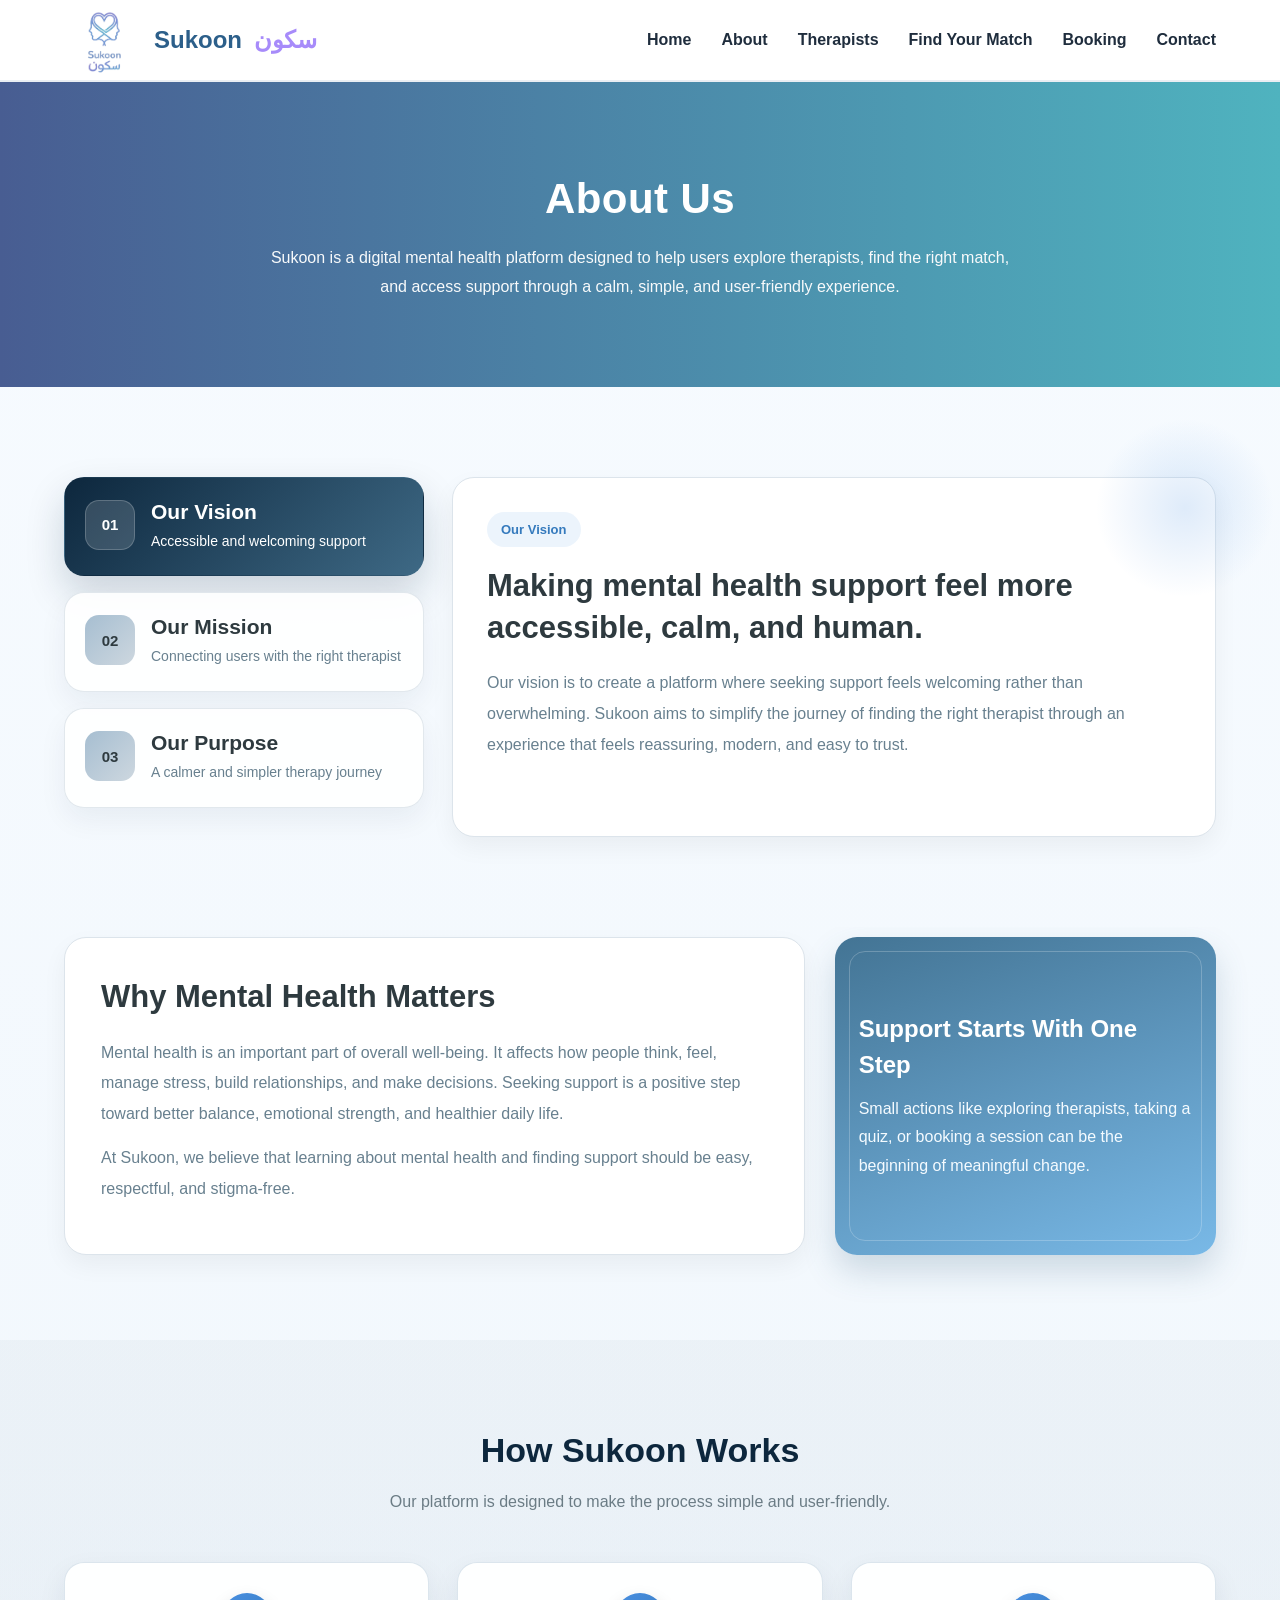
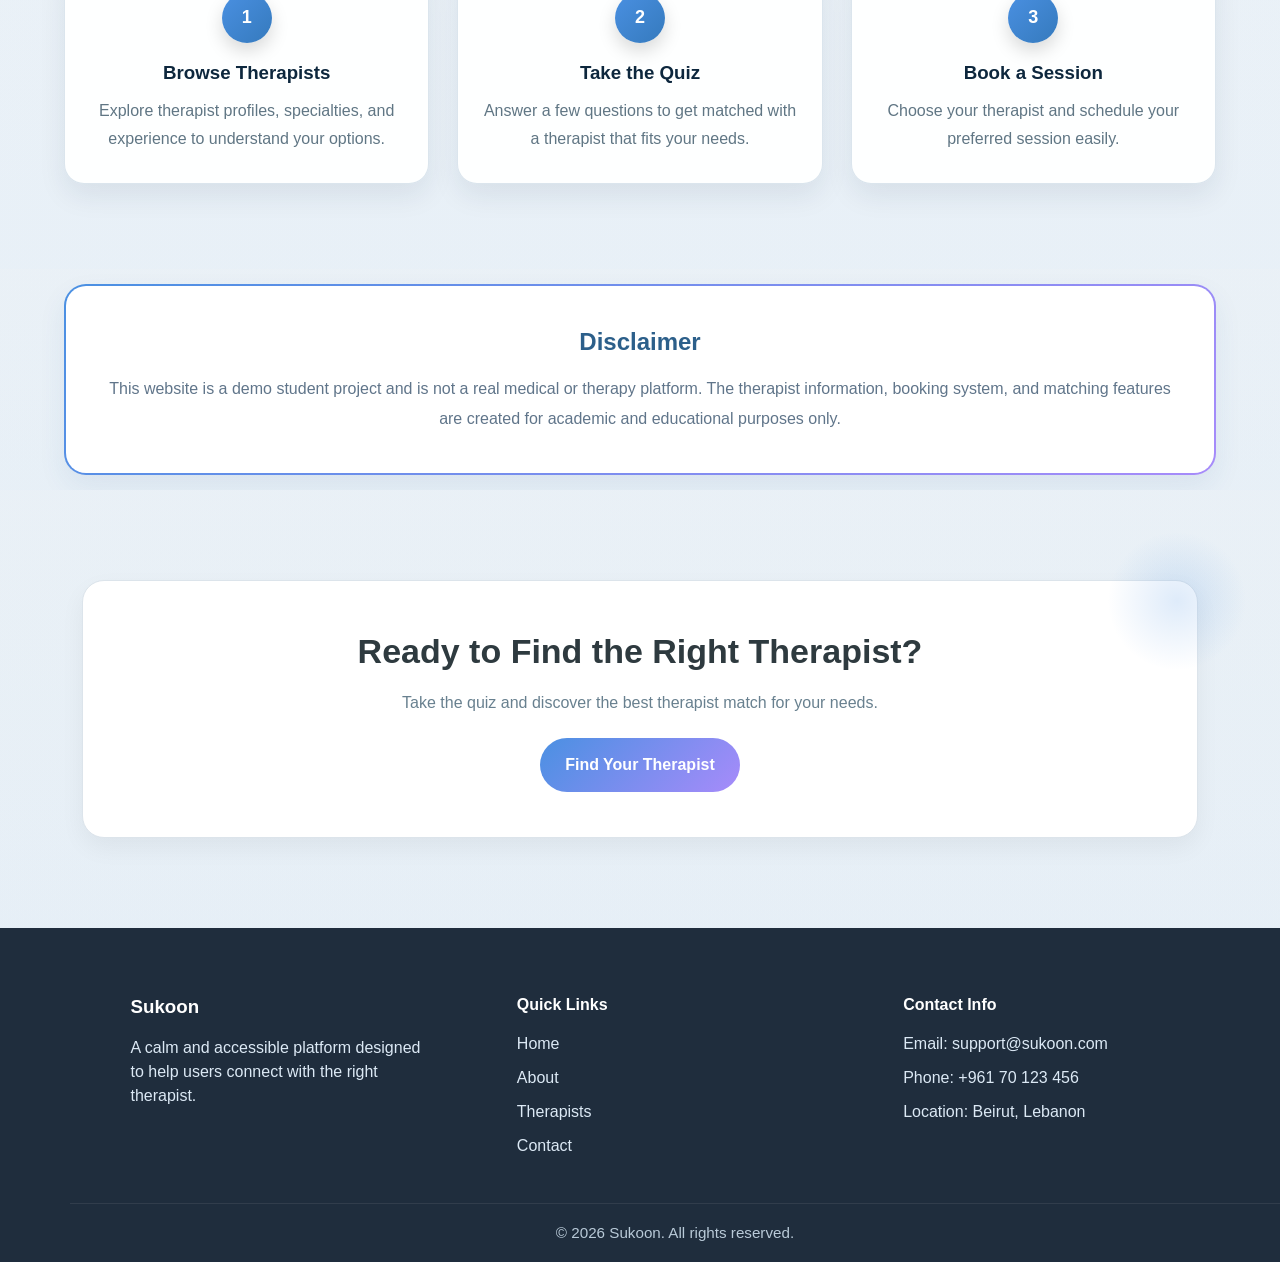
==== commit f57b2176: "update" ====
--- a/aboutus.html
+++ b/aboutus.html
@@ -26,7 +26,7 @@
                 <a href="therapists.html">Therapists</a>
                 <a href="">Find Your Match</a>
                 <a href="booking.html">Booking</a>
-                <a href="">Contact</a>
+                <a href="contactus.html">Contact</a>
             </nav>
 
             <button class="menu-toggle" id="menuToggle">
--- a/css_folder/aboutus.css
+++ b/css_folder/aboutus.css
@@ -332,7 +332,7 @@
 }
 
 .disclaimer-section {
-    padding: 85px 0;
+    padding: 15px 0;
      background: linear-gradient(180deg, rgba(205, 215, 223, 0.2), rgba(166, 190, 209, 0.12));
 }
 
--- a/css_folder/style.css
+++ b/css_folder/style.css
@@ -52,7 +52,7 @@
 }
 
 .section-padding {
-    padding: 90px 0;
+    padding: 50px 0;
 }
 
 .navbar {
@@ -110,11 +110,13 @@
     background: var(--text-dark);
     color: #dce9f5;
     padding-top: 65px;
+    padding-left: 70px;
 }
 
 .footer-grid {
     display: grid;
     grid-template-columns: 1fr 1fr 1fr;
+    
     gap: 70px;
     padding-bottom: 35px;
 }
@@ -123,6 +125,7 @@
 .footer-col h4 {
     color: var(--white);
     margin-bottom: 15px;
+    
 }
 
 .footer-col p,
@@ -130,6 +133,7 @@
     color: #dce9f5;
     margin-bottom: 10px;
     display: block;
+    max-width: 300px;
 }
 
 .footer-col a:hover {
